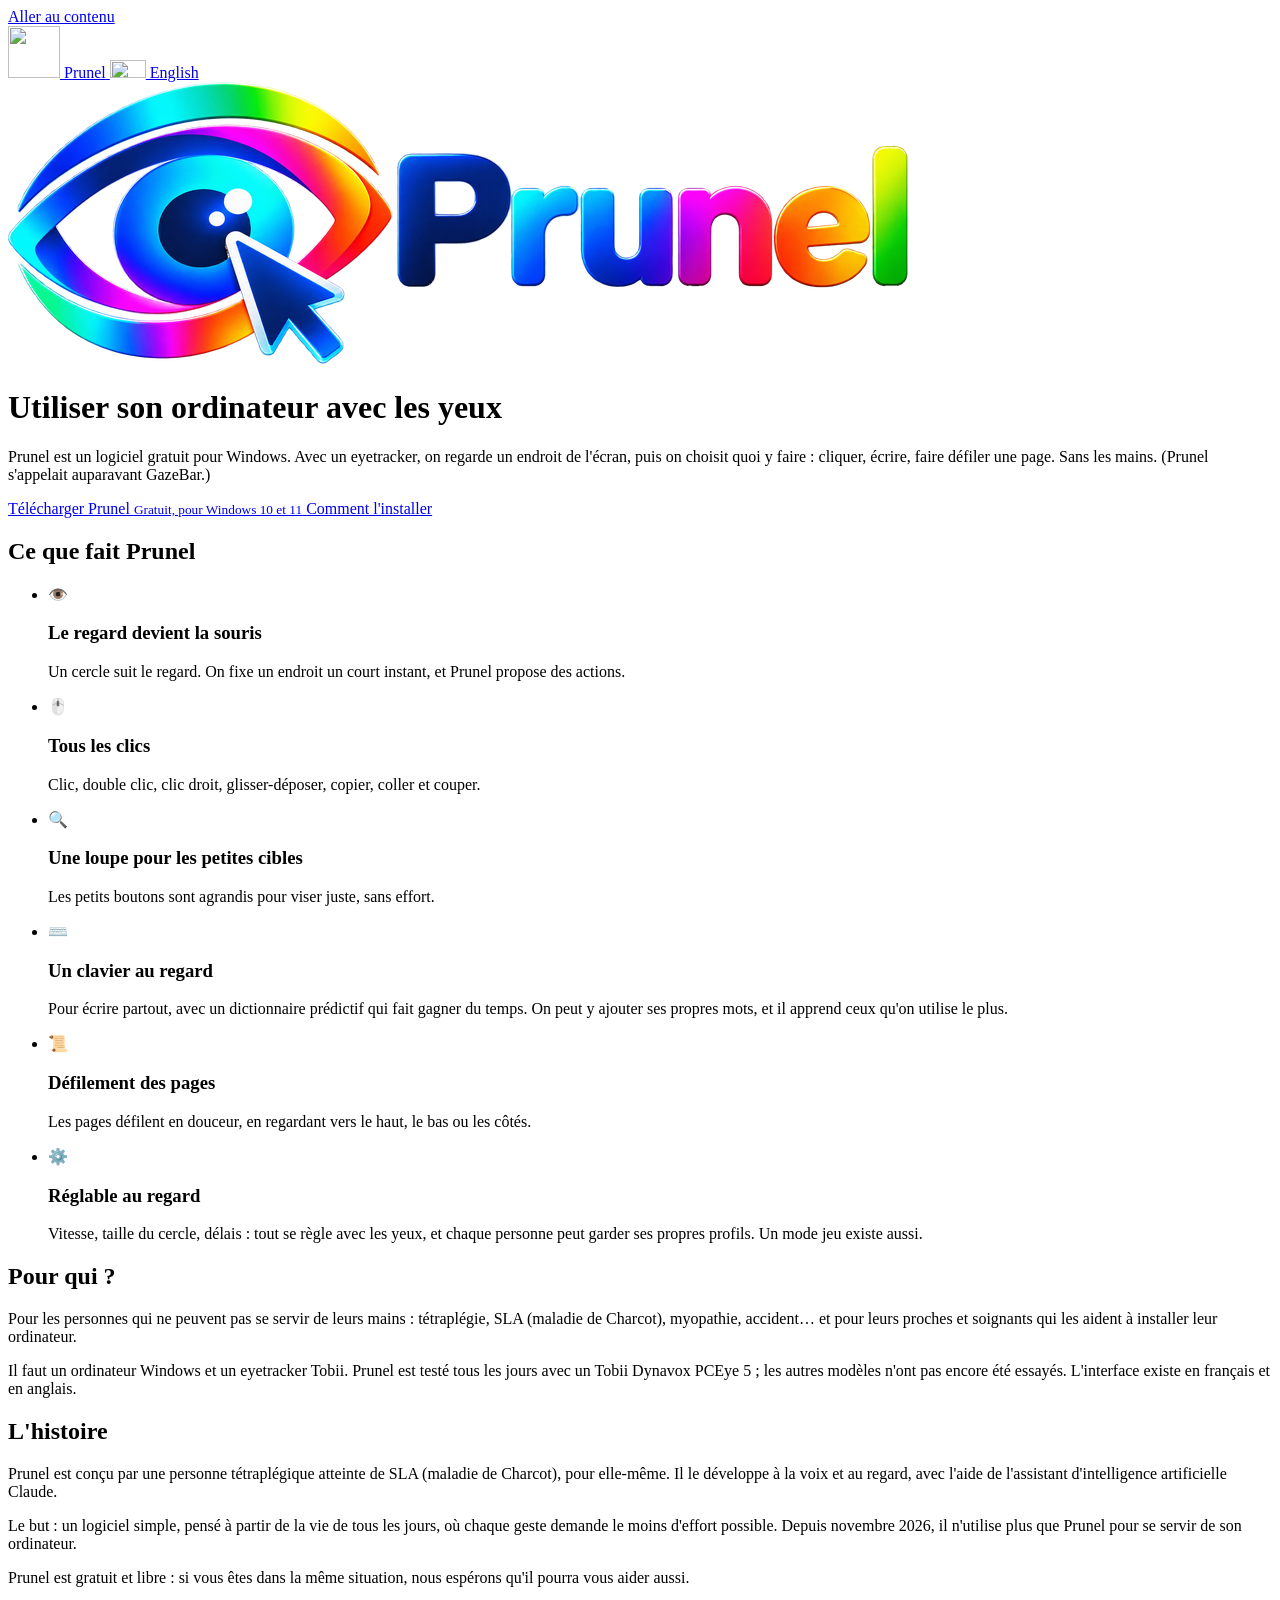
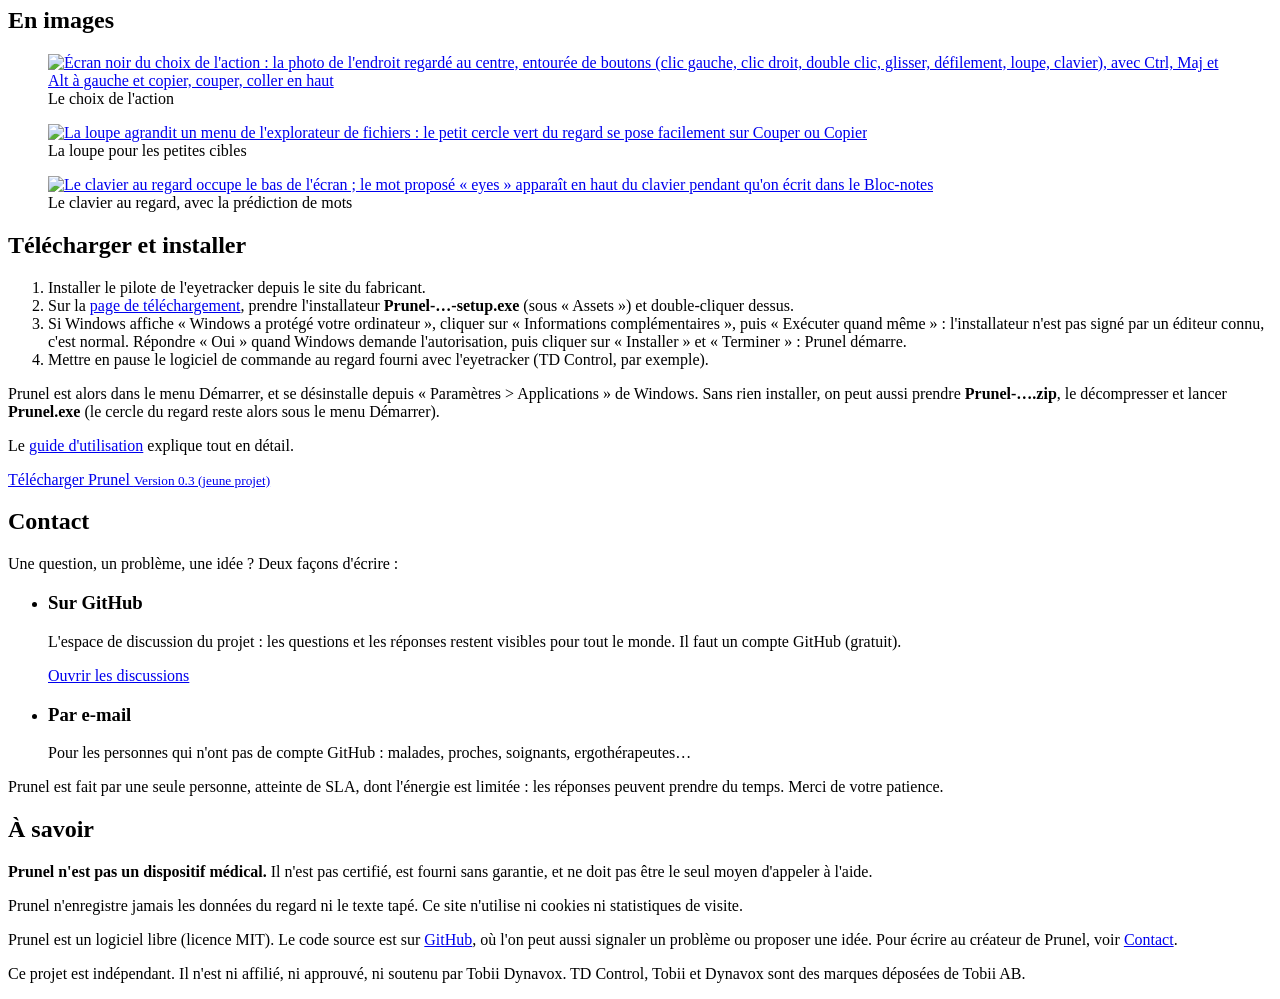
==== website/index.html @ a84aad17 "Cleaned-up logo (README and website) New version of the logo cleaned by the owner, cropped to its vi" ====
<!DOCTYPE html>
<html lang="fr">
<head>
  <meta charset="utf-8">
  <meta name="viewport" content="width=device-width, initial-scale=1">
  <title>Prunel : utiliser son ordinateur avec les yeux</title>
  <meta name="description" content="Prunel est un logiciel gratuit et libre pour utiliser un ordinateur Windows avec les yeux, grâce à un eyetracker. Conçu par et pour une personne tétraplégique.">
  <link rel="alternate" hreflang="fr" href="https://prunel.kopol.xyz/">
  <link rel="alternate" hreflang="en" href="https://prunel.kopol.xyz/en.html">
  <link rel="icon" href="favicon.ico">
  <link rel="apple-touch-icon" href="images/prunel-icon.png">
  <link rel="stylesheet" href="style.css">
</head>
<body>
  <a class="skip-link" href="#contenu">Aller au contenu</a>

  <header class="top">
    <div class="wrap">
      <a class="top-name" href="index.html">
        <img src="images/prunel-icon.png" alt="" width="52" height="52">
        <span>Prunel</span>
      </a>
      <a class="lang-switch" href="en.html" hreflang="en" lang="en">
        <img src="images/flag-gb.svg" alt="" width="36" height="18">
        English
      </a>
    </div>
  </header>

  <main id="contenu">
    <div class="hero">
      <div class="wrap">
        <img class="hero-logo" src="images/prunel-logo.png" width="900" height="282"
             alt="Logo de Prunel : un œil avec un pointeur de souris">
        <h1>Utiliser son ordinateur avec les yeux</h1>
        <p class="lead">
          Prunel est un logiciel gratuit pour Windows. Avec un eyetracker, on regarde un endroit
          de l'écran, puis on choisit quoi y faire : cliquer, écrire, faire défiler une page.
          Sans les mains. (Prunel s'appelait auparavant GazeBar.)
        </p>
        <div class="buttons">
          <a class="button button-main" href="https://github.com/Kopolitoo/Prunel/releases/latest">
            Télécharger Prunel
            <small>Gratuit, pour Windows 10 et 11</small>
          </a>
          <a class="button button-second" href="#installer">Comment l'installer</a>
        </div>
      </div>
    </div>

    <section class="band" aria-labelledby="titre-fonctions">
      <div class="wrap">
        <h2 id="titre-fonctions">Ce que fait Prunel</h2>
        <ul class="cards">
          <li class="card">
            <div class="card-icon" aria-hidden="true">👁️</div>
            <h3>Le regard devient la souris</h3>
            <p>Un cercle suit le regard. On fixe un endroit un court instant, et Prunel propose
              des actions.</p>
          </li>
          <li class="card">
            <div class="card-icon" aria-hidden="true">🖱️</div>
            <h3>Tous les clics</h3>
            <p>Clic, double clic, clic droit, glisser-déposer, copier, coller et couper.</p>
          </li>
          <li class="card">
            <div class="card-icon" aria-hidden="true">🔍</div>
            <h3>Une loupe pour les petites cibles</h3>
            <p>Les petits boutons sont agrandis pour viser juste, sans effort.</p>
          </li>
          <li class="card">
            <div class="card-icon" aria-hidden="true">⌨️</div>
            <h3>Un clavier au regard</h3>
            <p>Pour écrire partout, avec un dictionnaire prédictif qui fait gagner du temps. On peut
              y ajouter ses propres mots, et il apprend ceux qu'on utilise le plus.</p>
          </li>
          <li class="card">
            <div class="card-icon" aria-hidden="true">📜</div>
            <h3>Défilement des pages</h3>
            <p>Les pages défilent en douceur, en regardant vers le haut, le bas ou les côtés.</p>
          </li>
          <li class="card">
            <div class="card-icon" aria-hidden="true">⚙️</div>
            <h3>Réglable au regard</h3>
            <p>Vitesse, taille du cercle, délais : tout se règle avec les yeux, et chaque personne
              peut garder ses propres profils. Un mode jeu existe aussi.</p>
          </li>
        </ul>
      </div>
    </section>

    <section aria-labelledby="titre-pour-qui">
      <div class="wrap">
        <h2 id="titre-pour-qui">Pour qui ?</h2>
        <div class="text">
          <p>Pour les personnes qui ne peuvent pas se servir de leurs mains : tétraplégie, SLA
            (maladie de Charcot), myopathie, accident… et pour leurs proches et soignants qui les
            aident à installer leur ordinateur.</p>
          <p>Il faut un ordinateur Windows et un eyetracker Tobii. Prunel est testé tous les jours
            avec un Tobii Dynavox PCEye 5 ; les autres modèles n'ont pas encore été essayés.
            L'interface existe en français et en anglais.</p>
        </div>
      </div>
    </section>

    <section class="band" aria-labelledby="titre-histoire">
      <div class="wrap">
        <h2 id="titre-histoire">L'histoire</h2>
        <div class="story">
          <p>Prunel est conçu par une personne tétraplégique atteinte de SLA (maladie de Charcot),
            pour elle-même. Il le développe à la voix et au regard, avec l'aide de
            l'assistant d'intelligence artificielle Claude.</p>
          <p>Le but : un logiciel simple, pensé à partir de la vie de tous les jours, où chaque
            geste demande le moins d'effort possible. Depuis novembre 2026, il n'utilise plus que
            Prunel pour se servir de son ordinateur.</p>
          <p>Prunel est gratuit et libre : si vous êtes dans la même situation, nous espérons
            qu'il pourra vous aider aussi.</p>
        </div>
      </div>
    </section>

    <section aria-labelledby="titre-captures">
      <div class="wrap">
        <h2 id="titre-captures">En images</h2>
        <div class="shots">
          <figure>
            <a class="shot" href="images/screenshot-choice.jpg" title="Agrandir l'image">
              <img src="images/screenshot-choice.jpg" width="1280" height="720" loading="lazy"
                   alt="Écran noir du choix de l'action : la photo de l'endroit regardé au centre, entourée de boutons (clic gauche, clic droit, double clic, glisser, défilement, loupe, clavier), avec Ctrl, Maj et Alt à gauche et copier, couper, coller en haut">
            </a>
            <figcaption>Le choix de l'action</figcaption>
          </figure>
          <figure>
            <a class="shot" href="images/screenshot-magnifier.jpg" title="Agrandir l'image">
              <img src="images/screenshot-magnifier.jpg" width="1280" height="720" loading="lazy"
                   alt="La loupe agrandit un menu de l'explorateur de fichiers : le petit cercle vert du regard se pose facilement sur Couper ou Copier">
            </a>
            <figcaption>La loupe pour les petites cibles</figcaption>
          </figure>
          <figure>
            <a class="shot" href="images/screenshot-keyboard.jpg" title="Agrandir l'image">
              <img src="images/screenshot-keyboard.jpg" width="1280" height="720" loading="lazy"
                   alt="Le clavier au regard occupe le bas de l'écran ; le mot proposé « eyes » apparaît en haut du clavier pendant qu'on écrit dans le Bloc-notes">
            </a>
            <figcaption>Le clavier au regard, avec la prédiction de mots</figcaption>
          </figure>
        </div>
      </div>
    </section>

    <section class="band" id="installer" aria-labelledby="titre-installer">
      <div class="wrap">
        <h2 id="titre-installer">Télécharger et installer</h2>
        <ol class="steps">
          <li>Installer le pilote de l'eyetracker depuis le site du fabricant.</li>
          <li>Sur la <a href="https://github.com/Kopolitoo/Prunel/releases/latest">page de
            téléchargement</a>, prendre l'installateur <strong>Prunel-…-setup.exe</strong>
            (sous « Assets ») et double-cliquer dessus.</li>
          <li>Si Windows affiche « Windows a protégé votre ordinateur », cliquer sur
            « Informations complémentaires », puis « Exécuter quand même » : l'installateur n'est
            pas signé par un éditeur connu, c'est normal. Répondre « Oui » quand Windows demande
            l'autorisation, puis cliquer sur « Installer » et « Terminer » : Prunel démarre.</li>
          <li>Mettre en pause le logiciel de commande au regard fourni avec l'eyetracker
            (TD Control, par exemple).</li>
        </ol>
        <p class="text">Prunel est alors dans le menu Démarrer, et se désinstalle depuis
          « Paramètres &gt; Applications » de Windows. Sans rien installer, on peut aussi prendre
          <strong>Prunel-….zip</strong>, le décompresser et lancer <strong>Prunel.exe</strong>
          (le cercle du regard reste alors sous le menu Démarrer).</p>
        <p class="text">Le <a href="https://github.com/Kopolitoo/Prunel/blob/main/docs/user-guide.fr.md">guide
          d'utilisation</a> explique tout en détail.</p>
        <div class="buttons" style="justify-content: flex-start">
          <a class="button button-main" href="https://github.com/Kopolitoo/Prunel/releases/latest">
            Télécharger Prunel
            <small>Version 0.3 (jeune projet)</small>
          </a>
        </div>
      </div>
    </section>

    <section id="contact" aria-labelledby="titre-contact">
      <div class="wrap">
        <h2 id="titre-contact">Contact</h2>
        <div class="text">
          <p>Une question, un problème, une idée ? Deux façons d'écrire :</p>
        </div>
        <ul class="cards contact-cards">
          <li class="card">
            <h3>Sur GitHub</h3>
            <p>L'espace de discussion du projet : les questions et les réponses restent visibles
              pour tout le monde. Il faut un compte GitHub (gratuit).</p>
            <a class="button button-second" href="https://github.com/Kopolitoo/Prunel/discussions">
              Ouvrir les discussions</a>
          </li>
          <li class="card">
            <h3>Par e-mail</h3>
            <p>Pour les personnes qui n'ont pas de compte GitHub : malades, proches,
              soignants, ergothérapeutes…</p>
            <div id="email">
              <button class="button button-second" id="show-email" type="button" hidden>
                Afficher l'adresse e-mail</button>
              <noscript><p><strong>prunel (arobase) kopol (point) xyz</strong></p></noscript>
            </div>
          </li>
        </ul>
        <p class="text contact-note">Prunel est fait par une seule personne, atteinte de SLA, dont
          l'énergie est limitée : les réponses peuvent prendre du temps. Merci de votre patience.</p>
      </div>
    </section>

    <section class="band" aria-labelledby="titre-attention">
      <div class="wrap">
        <h2 id="titre-attention">À savoir</h2>
        <div class="notice">
          <p><strong>Prunel n'est pas un dispositif médical.</strong> Il n'est pas certifié, est
            fourni sans garantie, et ne doit pas être le seul moyen d'appeler à l'aide.</p>
          <p>Prunel n'enregistre jamais les données du regard ni le texte tapé. Ce site n'utilise
            ni cookies ni statistiques de visite.</p>
        </div>
      </div>
    </section>
  </main>

  <footer>
    <div class="wrap">
      <p>Prunel est un logiciel libre (licence MIT). Le code source est sur
        <a href="https://github.com/Kopolitoo/Prunel">GitHub</a>, où l'on peut aussi signaler un
        problème ou proposer une idée. Pour écrire au créateur de Prunel, voir
        <a href="#contact">Contact</a>.</p>
      <p>Ce projet est indépendant. Il n'est ni affilié, ni approuvé, ni soutenu par Tobii Dynavox.
        TD Control, Tobii et Dynavox sont des marques déposées de Tobii AB.</p>
    </div>
  </footer>
  <script src="contact.js"></script>
</body>
</html>
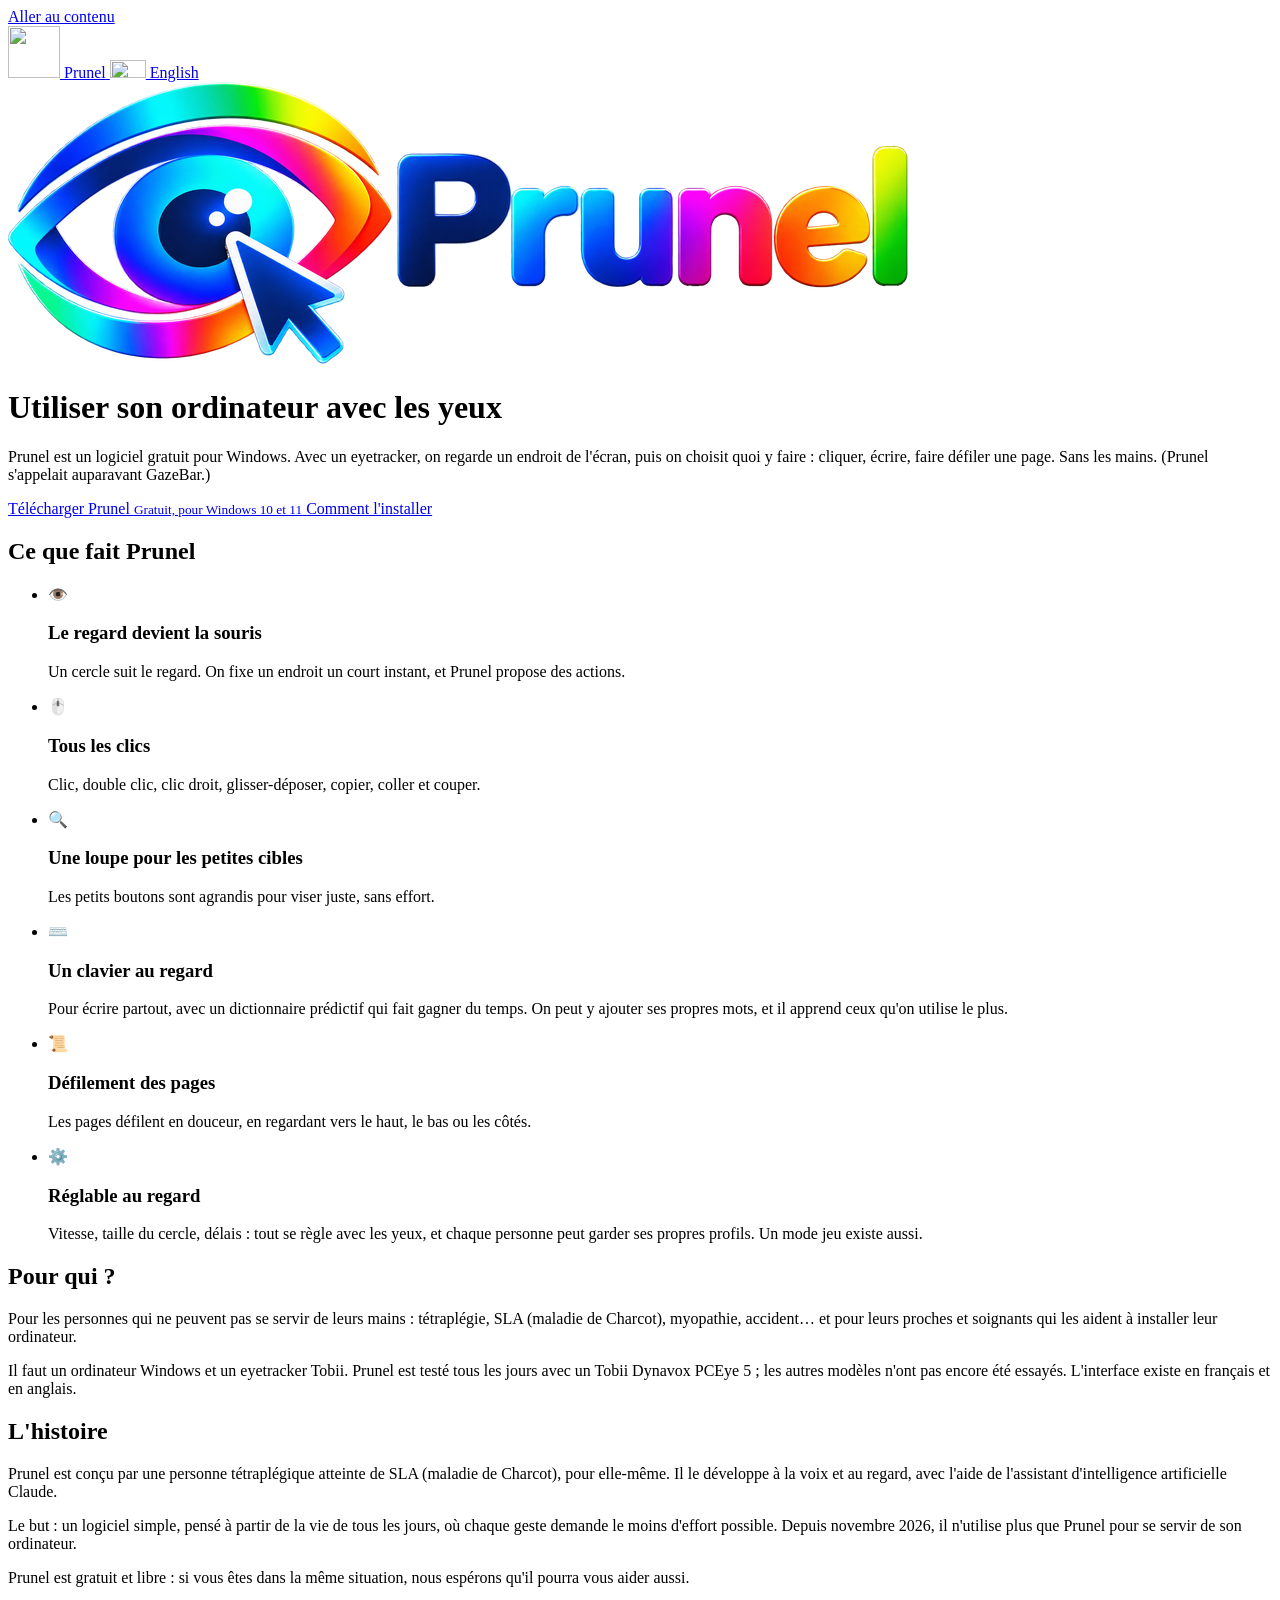
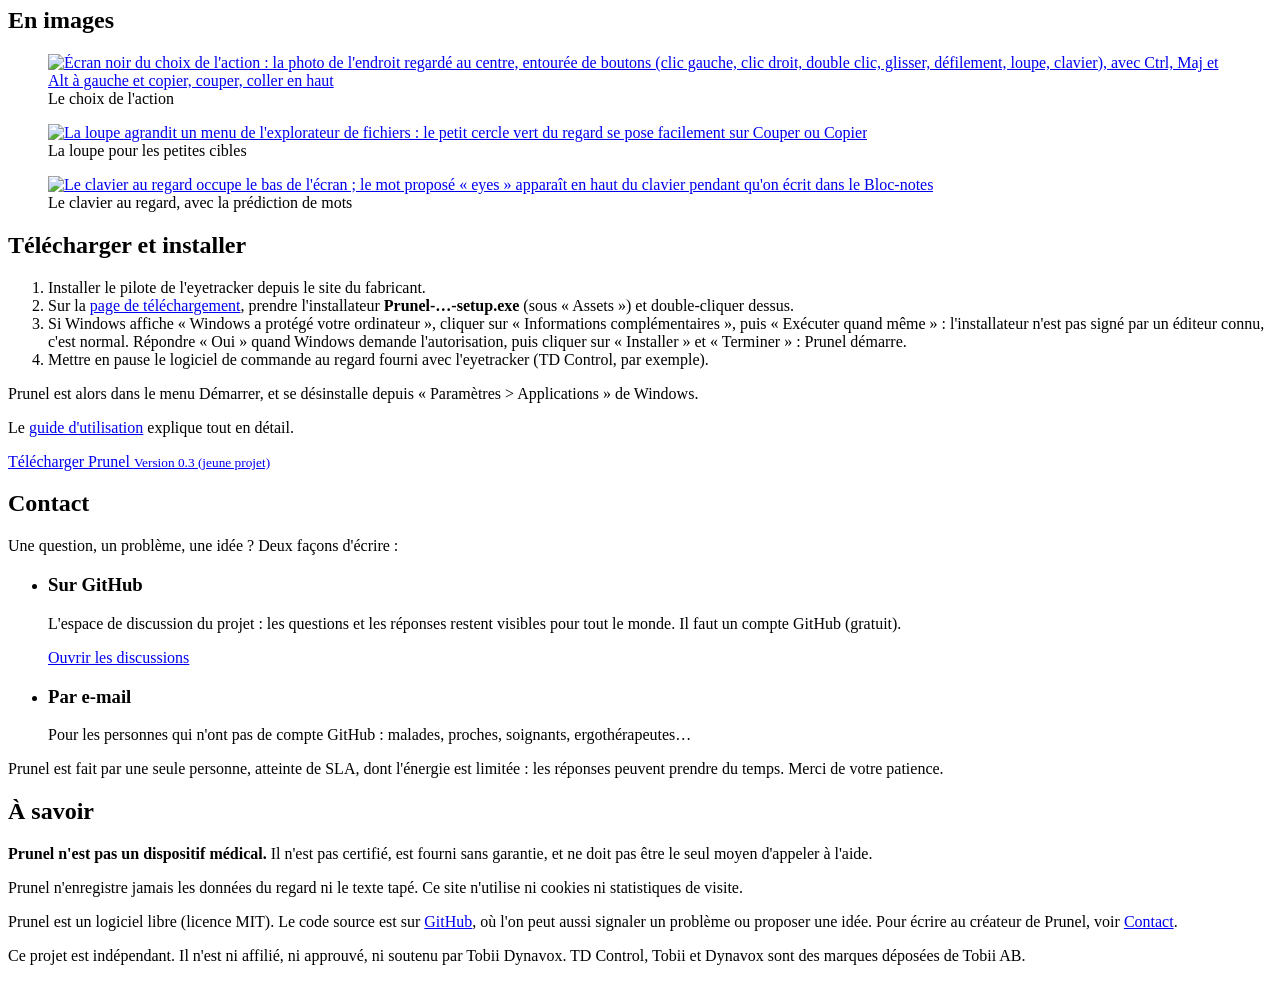
==== commit 91d3bc1f: "Ship only the installer (no more simple zip) CI compiles only the build with UI access and keeps onl" ====
--- a/website/index.html
+++ b/website/index.html
@@ -164,9 +164,7 @@
             (TD Control, par exemple).</li>
         </ol>
         <p class="text">Prunel est alors dans le menu Démarrer, et se désinstalle depuis
-          « Paramètres &gt; Applications » de Windows. Sans rien installer, on peut aussi prendre
-          <strong>Prunel-….zip</strong>, le décompresser et lancer <strong>Prunel.exe</strong>
-          (le cercle du regard reste alors sous le menu Démarrer).</p>
+          « Paramètres &gt; Applications » de Windows.</p>
         <p class="text">Le <a href="https://github.com/Kopolitoo/Prunel/blob/main/docs/user-guide.fr.md">guide
           d'utilisation</a> explique tout en détail.</p>
         <div class="buttons" style="justify-content: flex-start">
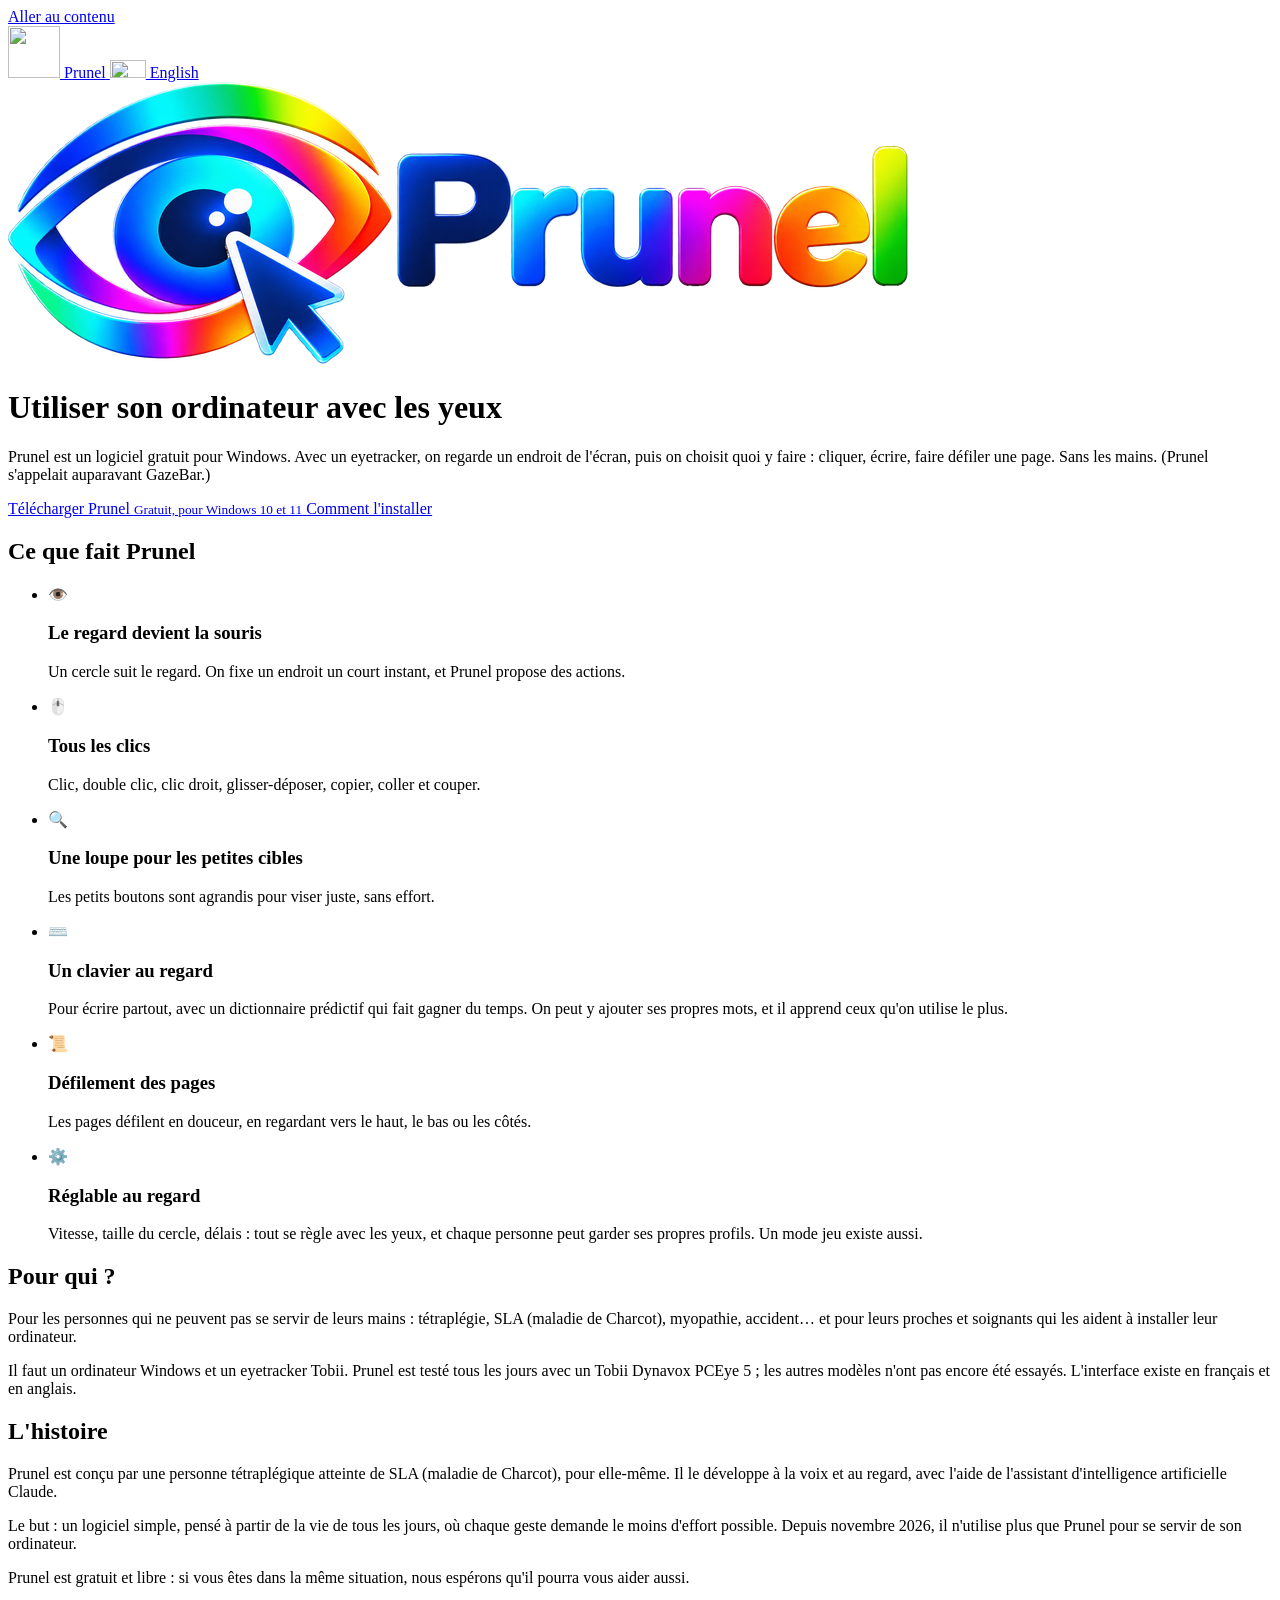
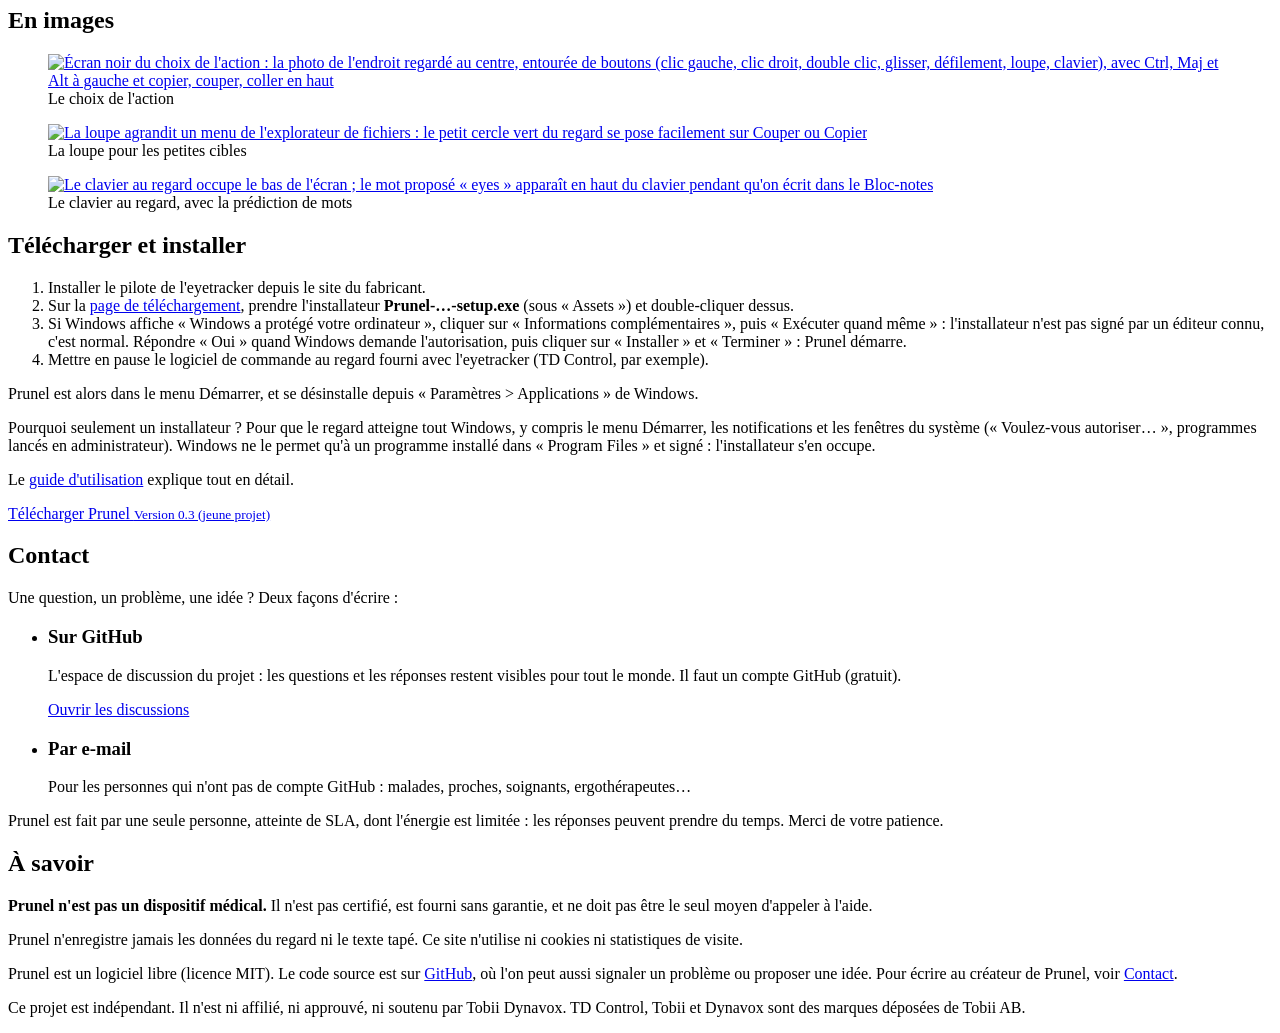
==== commit 2c43774f: "Explain why Prunel ships only as an installer README, user guide (en/fr) and website: the installer " ====
--- a/website/index.html
+++ b/website/index.html
@@ -165,6 +165,11 @@
         </ol>
         <p class="text">Prunel est alors dans le menu Démarrer, et se désinstalle depuis
           « Paramètres &gt; Applications » de Windows.</p>
+        <p class="text">Pourquoi seulement un installateur ? Pour que le regard atteigne tout
+          Windows, y compris le menu Démarrer, les notifications et les fenêtres du système
+          (« Voulez-vous autoriser… », programmes lancés en administrateur). Windows ne le permet
+          qu'à un programme installé dans « Program Files » et signé : l'installateur s'en
+          occupe.</p>
         <p class="text">Le <a href="https://github.com/Kopolitoo/Prunel/blob/main/docs/user-guide.fr.md">guide
           d'utilisation</a> explique tout en détail.</p>
         <div class="buttons" style="justify-content: flex-start">
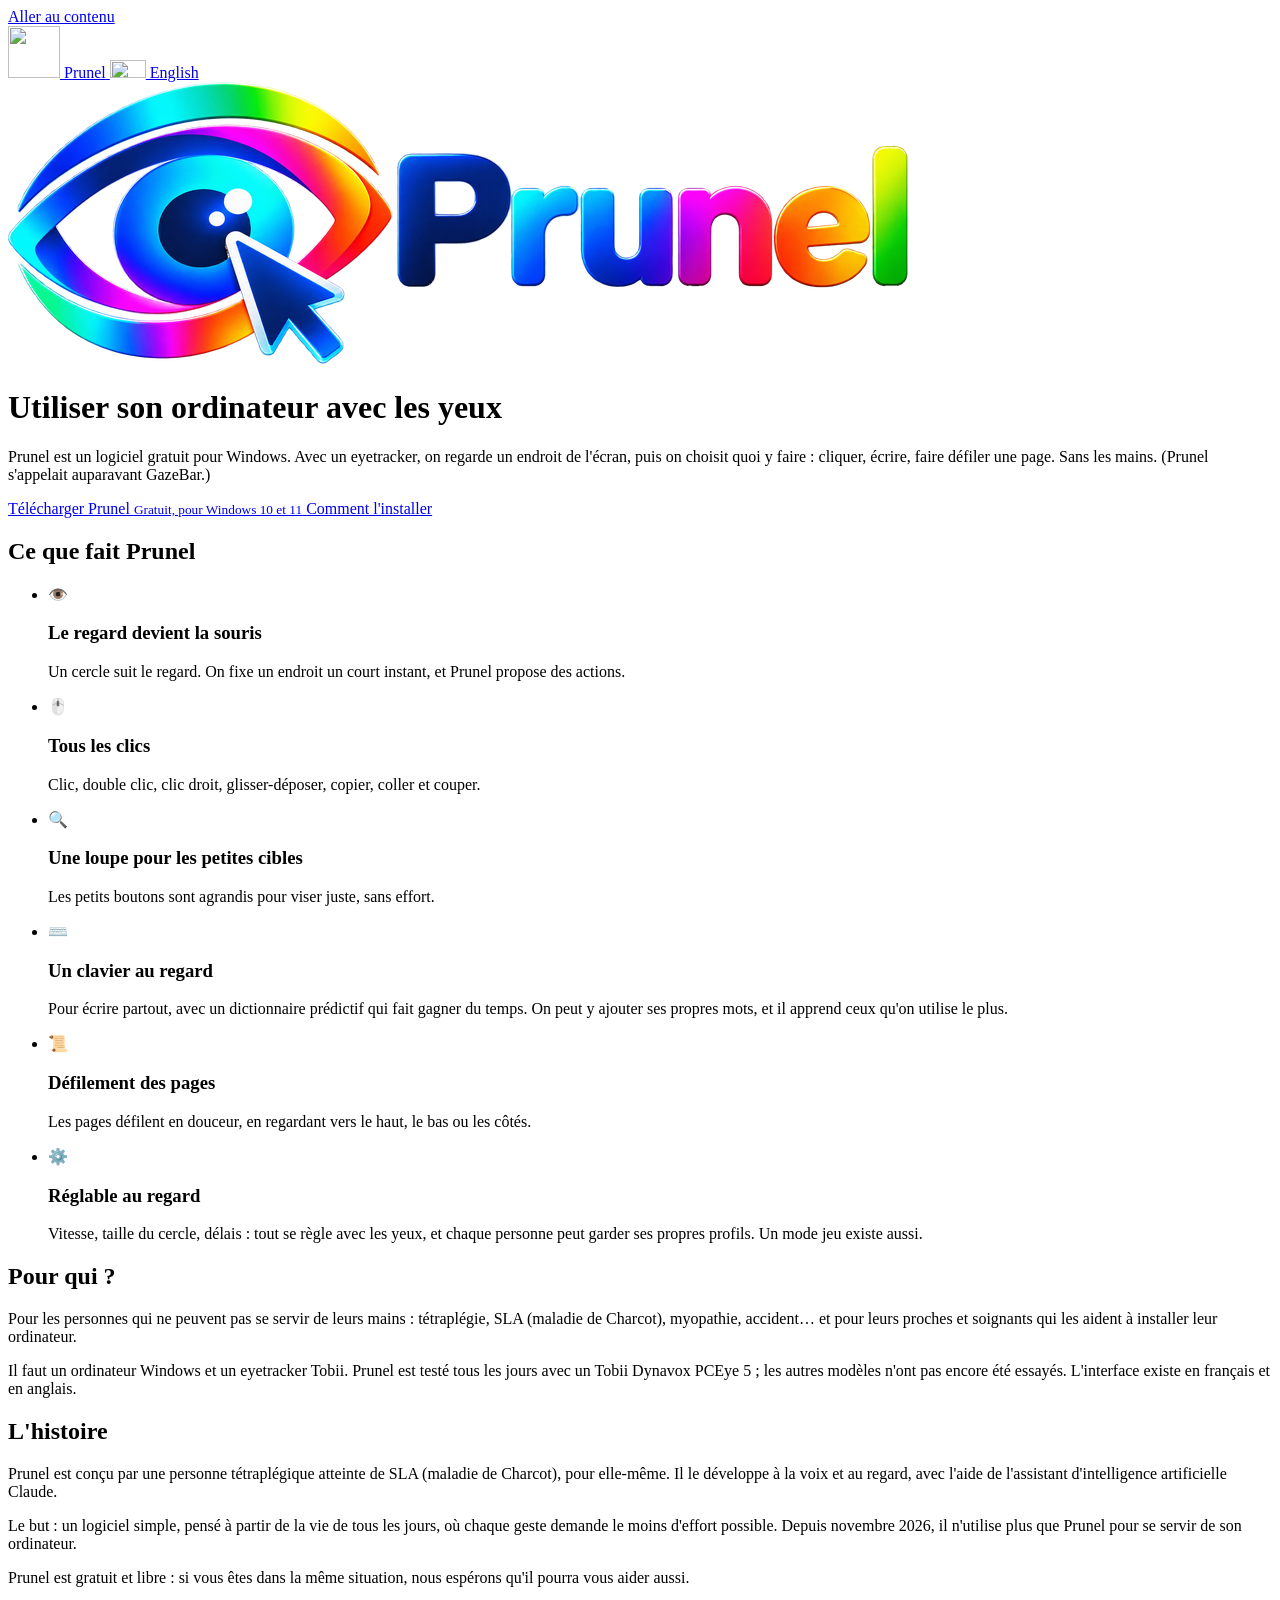
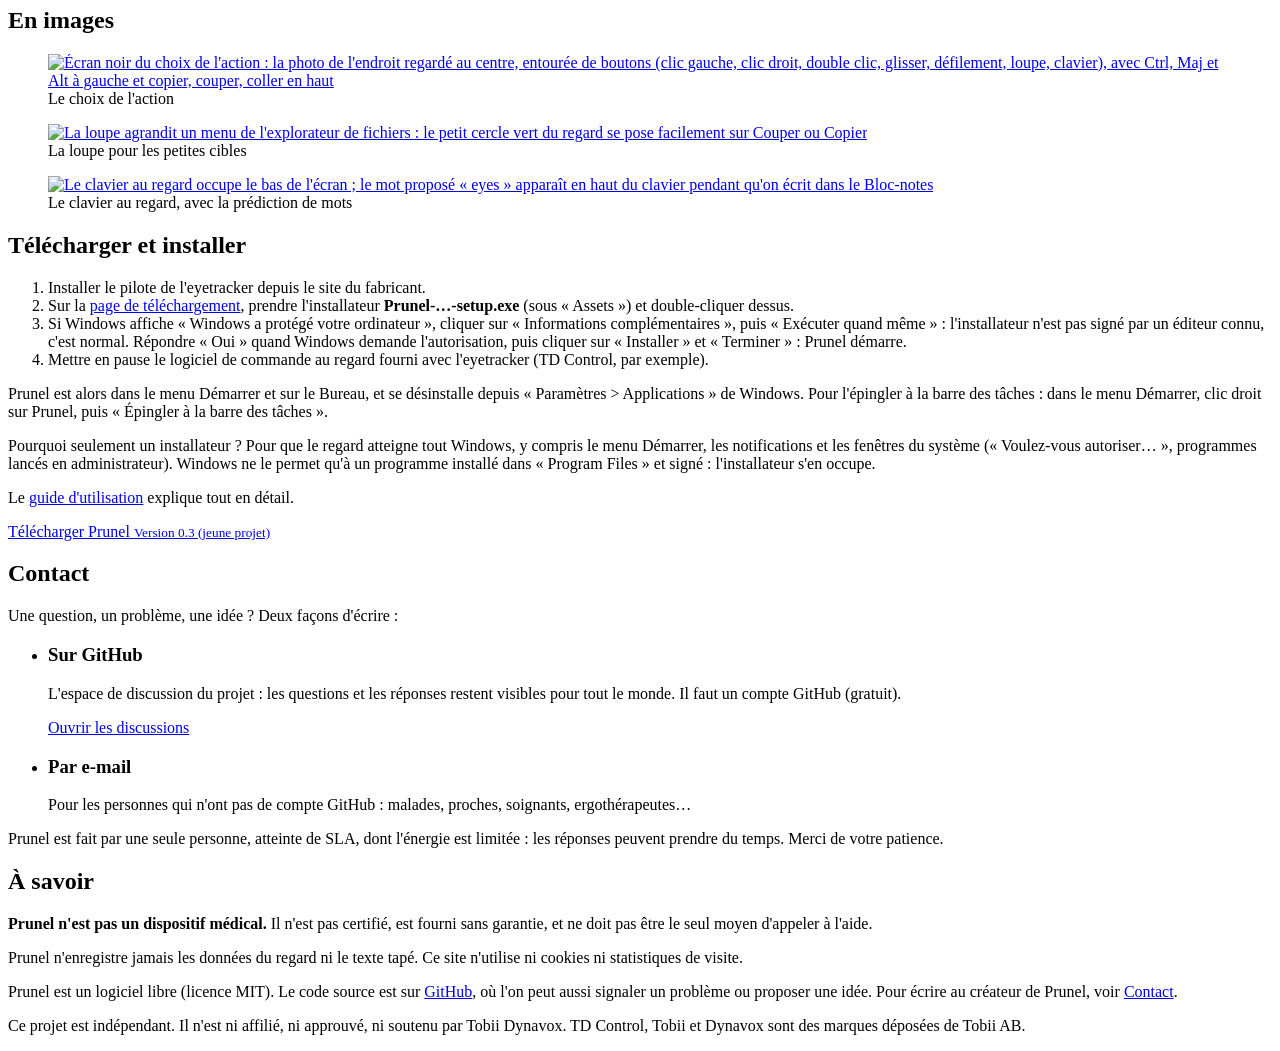
==== commit c05a24b1: "Installer: desktop shortcut box, pinning explained (#93) - Install/Prunel.iss: "Create a desktop sho" ====
--- a/website/index.html
+++ b/website/index.html
@@ -163,8 +163,10 @@
           <li>Mettre en pause le logiciel de commande au regard fourni avec l'eyetracker
             (TD Control, par exemple).</li>
         </ol>
-        <p class="text">Prunel est alors dans le menu Démarrer, et se désinstalle depuis
-          « Paramètres &gt; Applications » de Windows.</p>
+        <p class="text">Prunel est alors dans le menu Démarrer et sur le Bureau, et se désinstalle
+          depuis « Paramètres &gt; Applications » de Windows. Pour l'épingler à la barre des
+          tâches : dans le menu Démarrer, clic droit sur Prunel, puis « Épingler à la barre des
+          tâches ».</p>
         <p class="text">Pourquoi seulement un installateur ? Pour que le regard atteigne tout
           Windows, y compris le menu Démarrer, les notifications et les fenêtres du système
           (« Voulez-vous autoriser… », programmes lancés en administrateur). Windows ne le permet
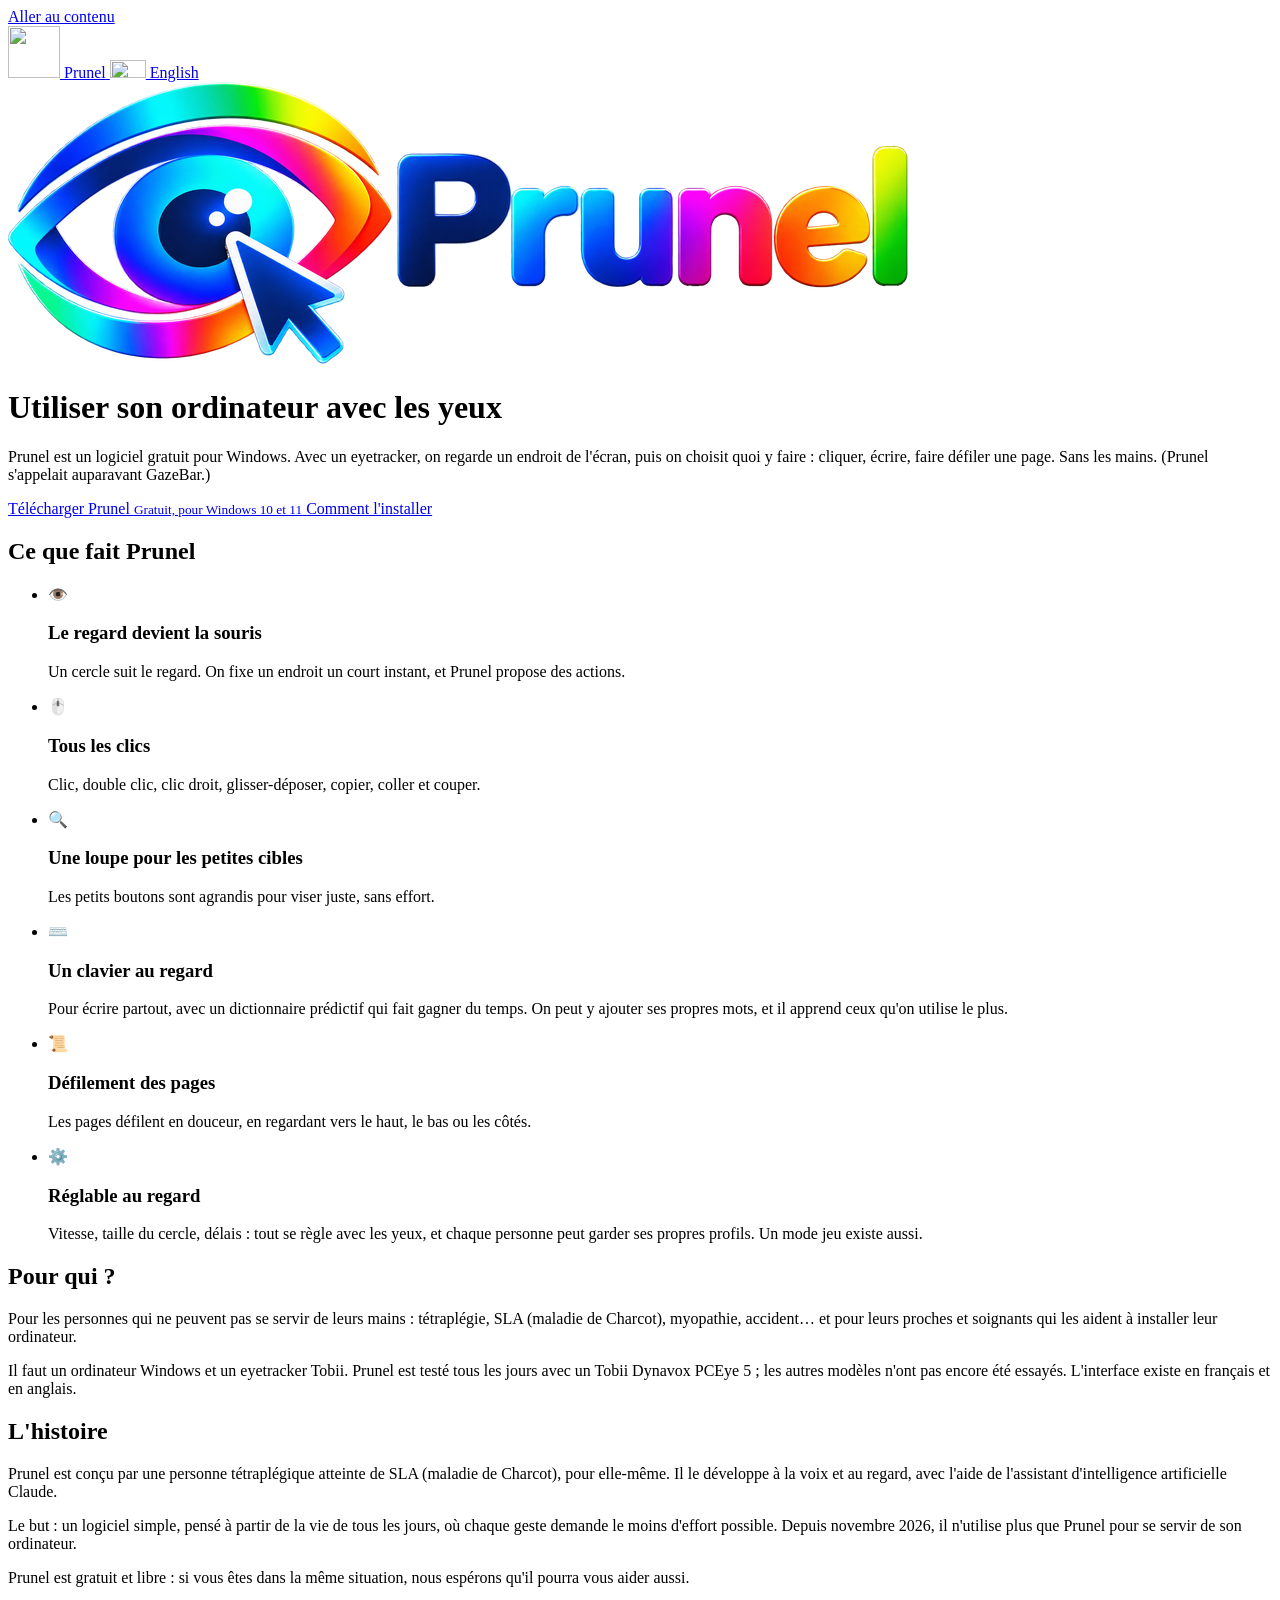
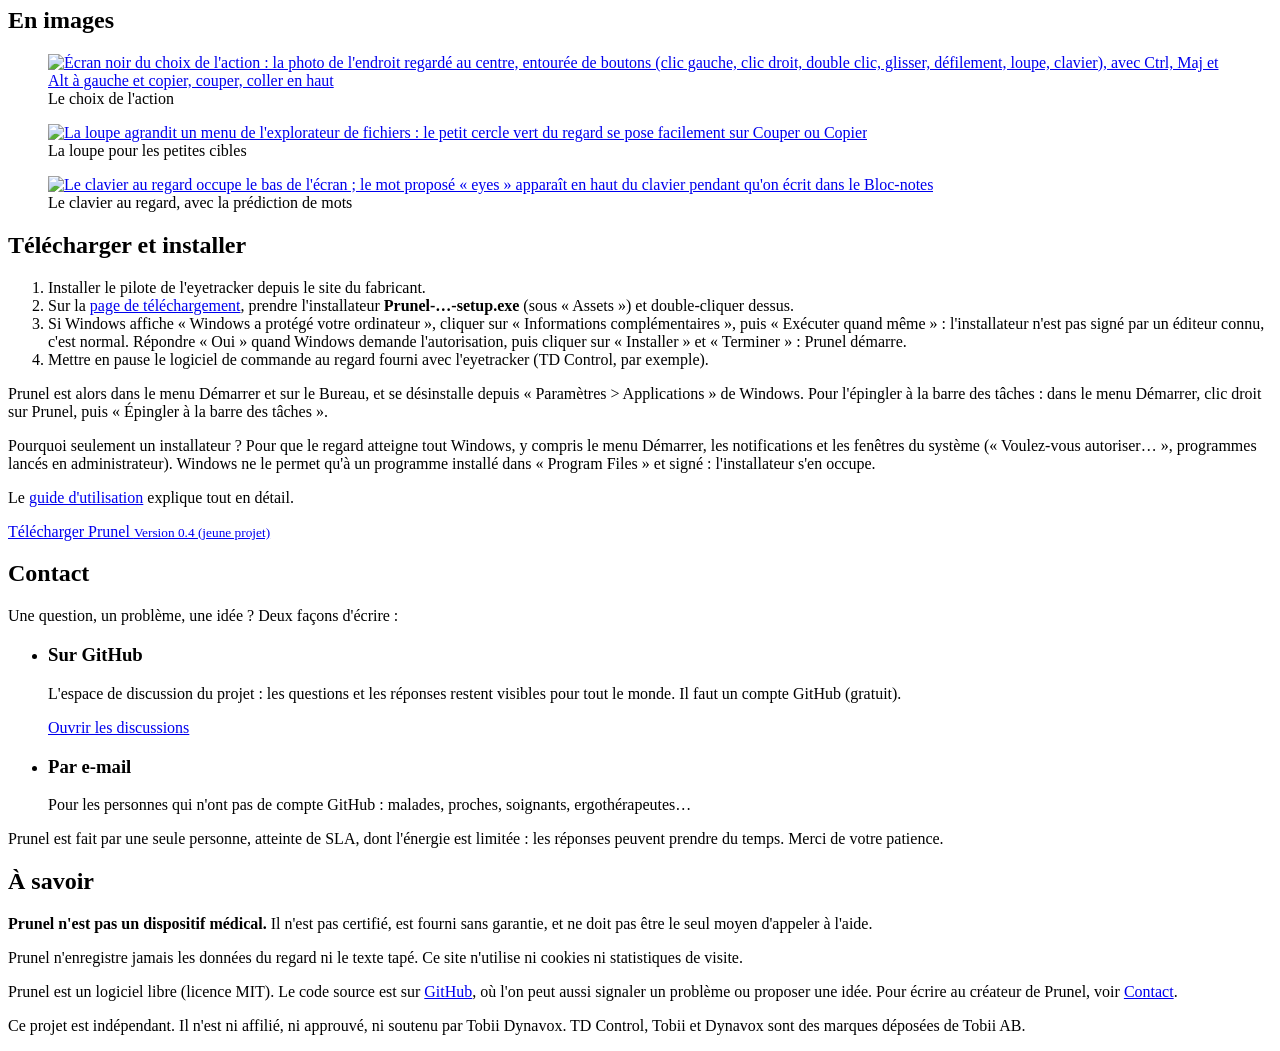
==== commit 32ea7569: "Website: version 0.4; next version 0.5.0 Co-Authored-By: Claude Opus 5.5 <noreply@anthropic.com> Cla" ====
--- a/website/index.html
+++ b/website/index.html
@@ -177,7 +177,7 @@
         <div class="buttons" style="justify-content: flex-start">
           <a class="button button-main" href="https://github.com/Kopolitoo/Prunel/releases/latest">
             Télécharger Prunel
-            <small>Version 0.3 (jeune projet)</small>
+            <small>Version 0.4 (jeune projet)</small>
           </a>
         </div>
       </div>
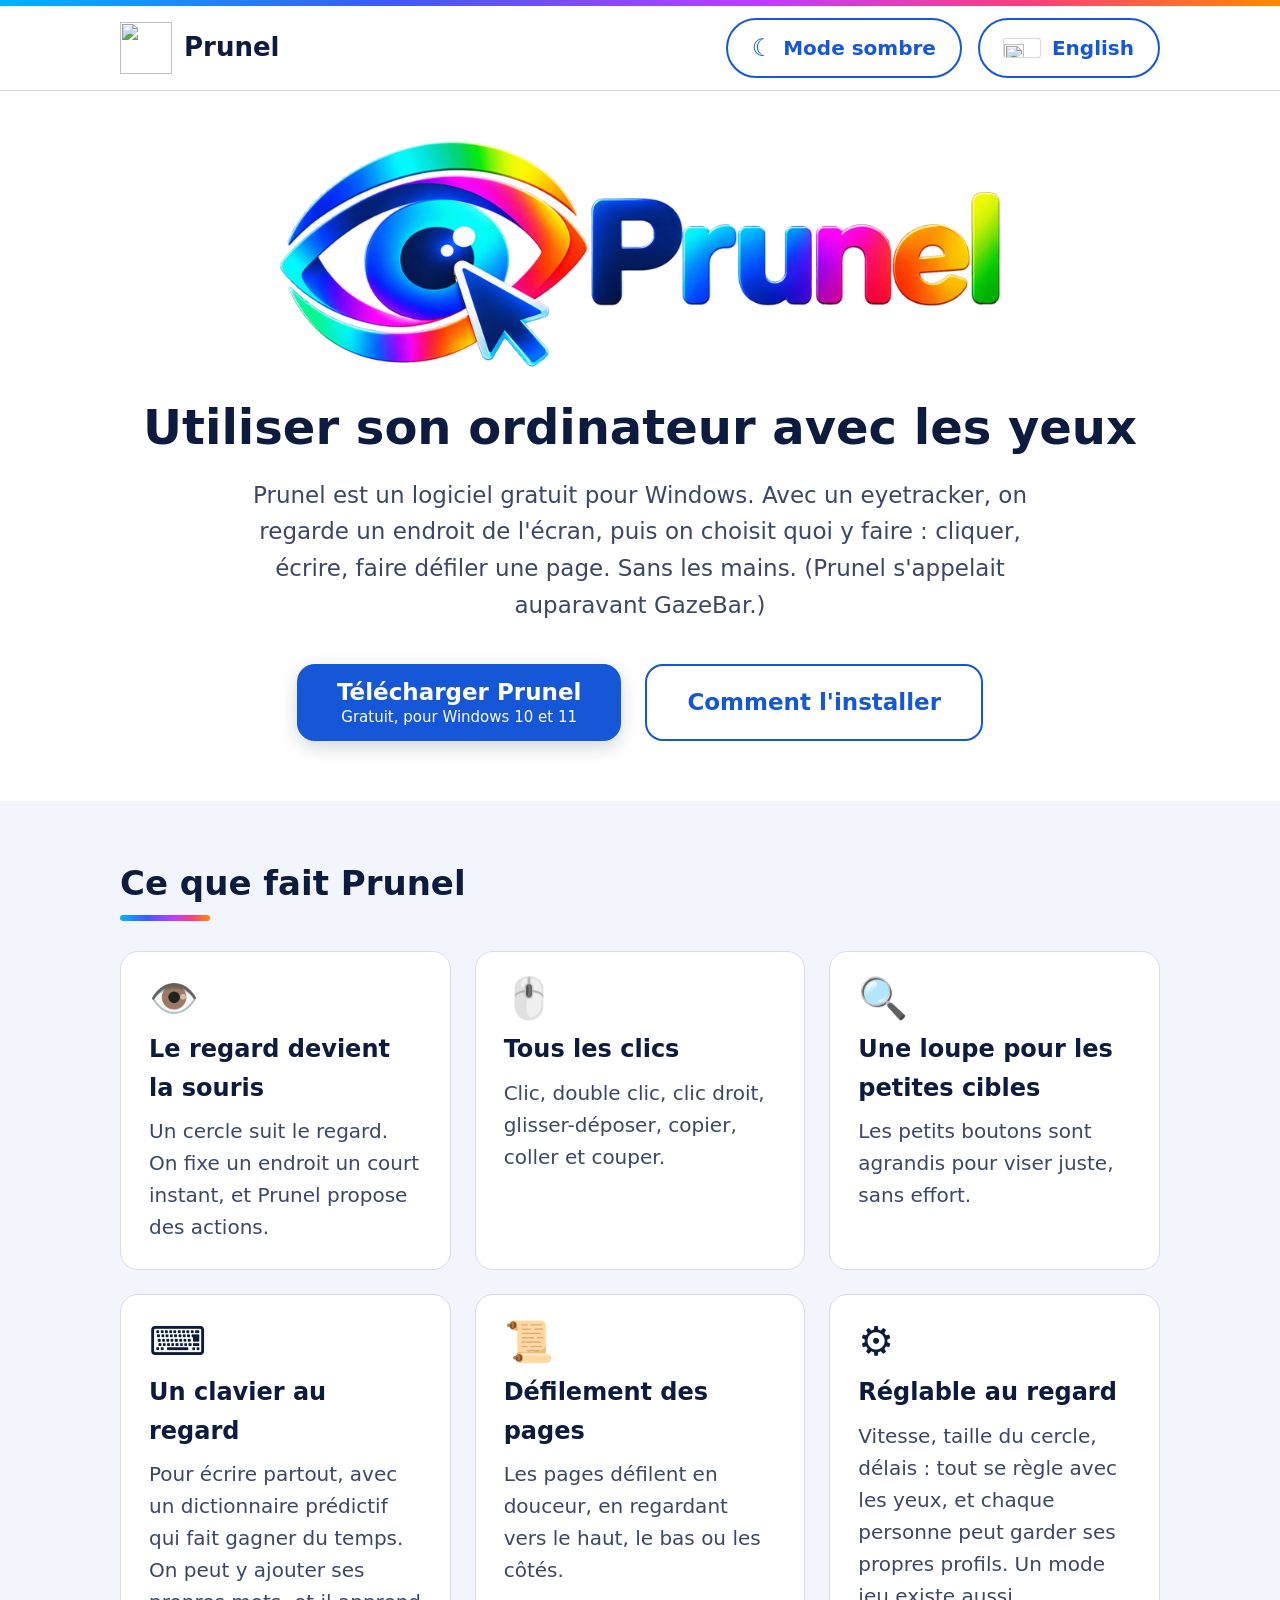
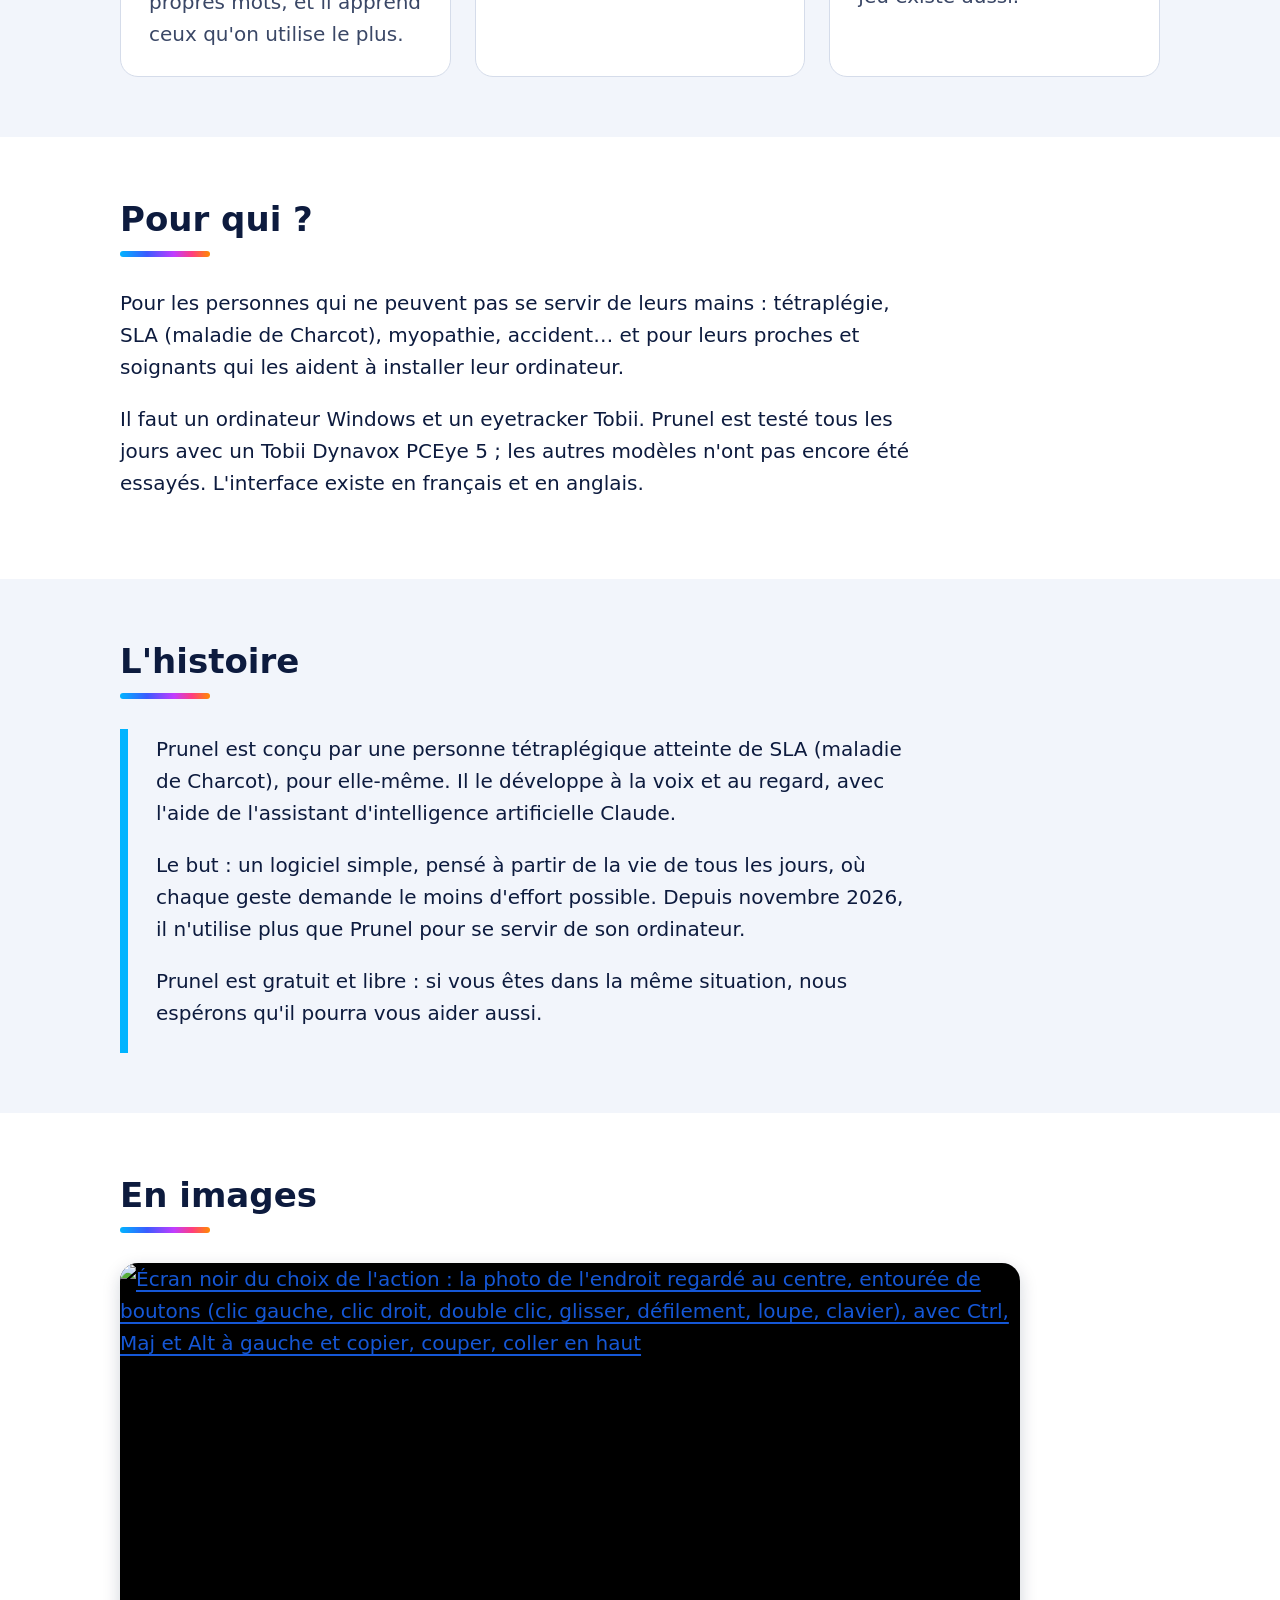
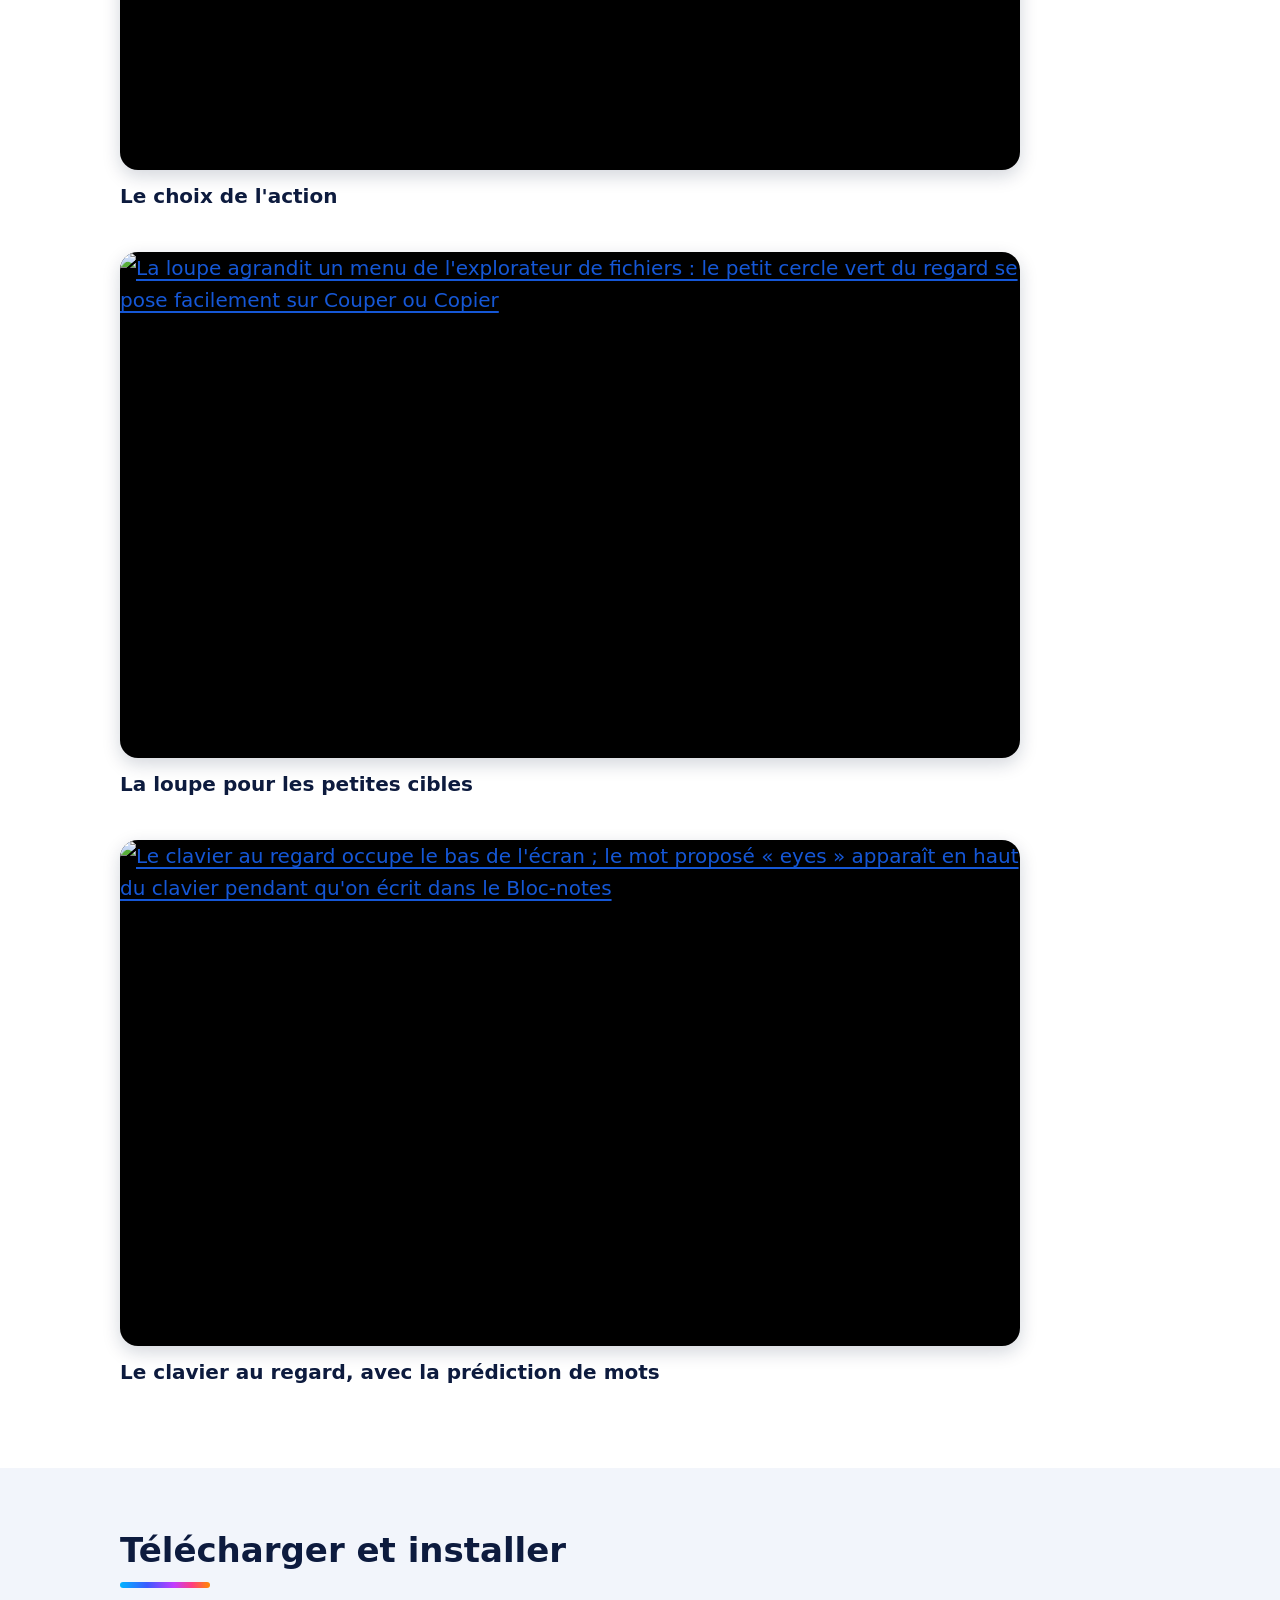
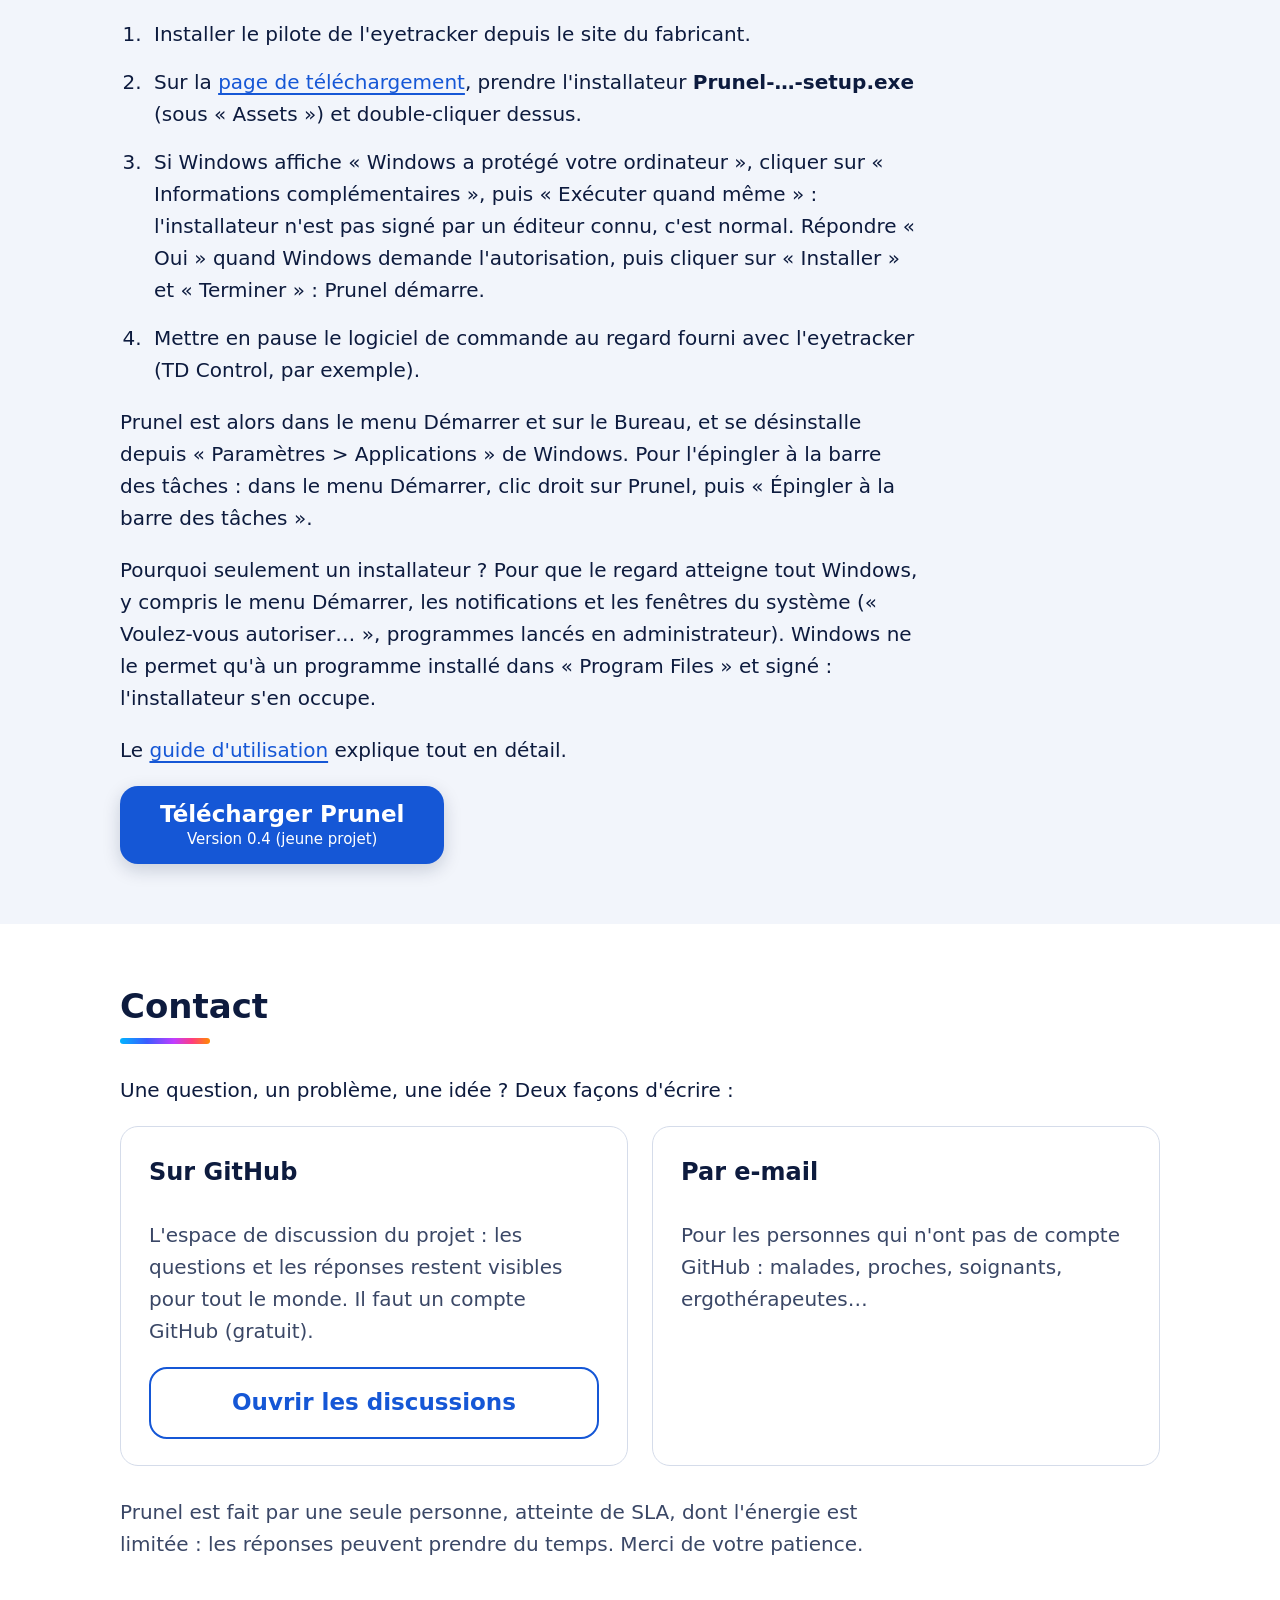
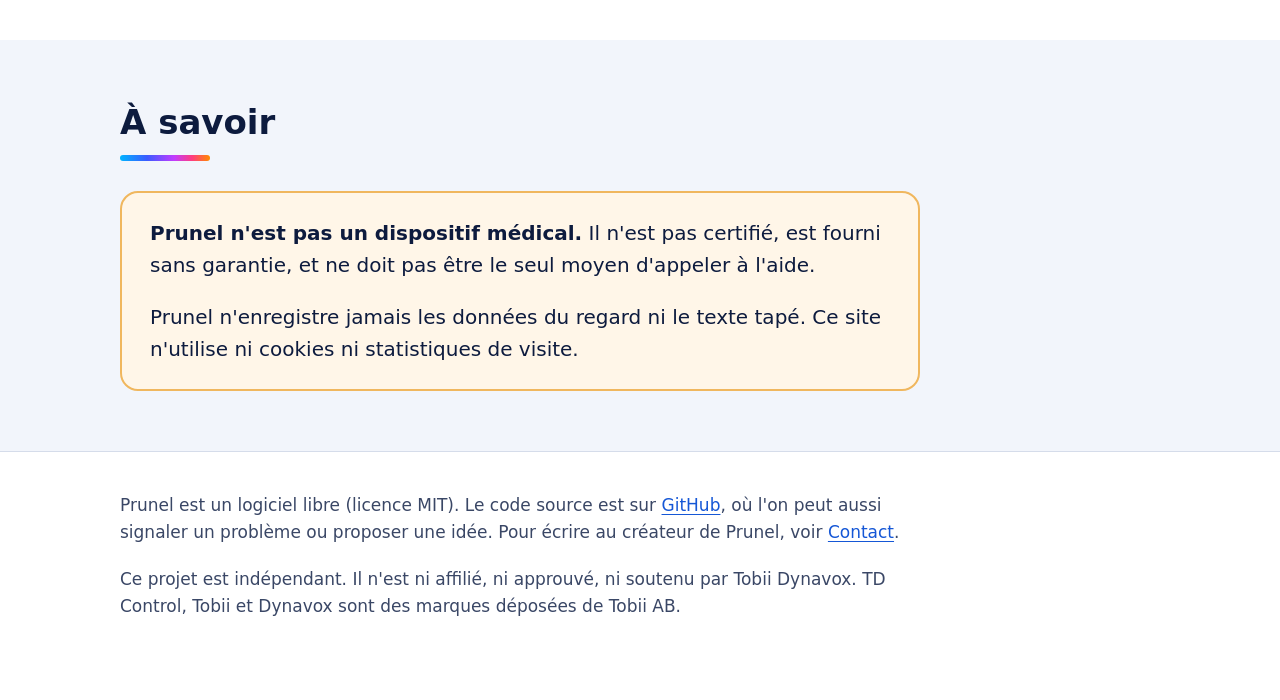
==== commit ddd4f90b: "Website: dark mode following the system, with a theme button The site follows the light or dark mode" ====
--- a/website/index.html
+++ b/website/index.html
@@ -10,6 +10,7 @@
   <link rel="icon" href="favicon.ico">
   <link rel="apple-touch-icon" href="images/prunel-icon.png">
   <link rel="stylesheet" href="style.css">
+  <script src="theme.js"></script>
 </head>
 <body>
   <a class="skip-link" href="#contenu">Aller au contenu</a>
@@ -20,10 +21,17 @@
         <img src="images/prunel-icon.png" alt="" width="52" height="52">
         <span>Prunel</span>
       </a>
-      <a class="lang-switch" href="en.html" hreflang="en" lang="en">
-        <img src="images/flag-gb.svg" alt="" width="36" height="18">
-        English
-      </a>
+      <div class="top-actions">
+        <button class="theme-switch" id="theme-switch" type="button" hidden
+                data-dark="Mode sombre" data-light="Mode clair">
+          <span class="theme-icon" aria-hidden="true"></span>
+          <span class="theme-label">Mode sombre</span>
+        </button>
+        <a class="lang-switch" href="en.html" hreflang="en" lang="en">
+          <img src="images/flag-gb.svg" alt="" width="36" height="18">
+          English
+        </a>
+      </div>
     </div>
   </header>
 
--- a/website/style.css
+++ b/website/style.css
@@ -0,0 +1,527 @@
+/* Prunel website: one shared style sheet for the French and English pages.
+   Large text, large buttons and strong contrast, because visitors may use
+   an eyetracker, a head mouse or a screen magnifier. */
+
+/* Colours. The site follows the light or dark mode of the system; the theme button
+   (theme.js) can force one of them with data-theme="light" or data-theme="dark" on <html>. */
+:root {
+  color-scheme: light;
+  --text: #0d1b3e;
+  --text-soft: #3a4766;
+  --background: #ffffff;
+  --band: #f2f5fb;
+  --surface: #ffffff;
+  --line: #d5dcea;
+  --blue: #1557d6;
+  --blue-dark: #0e3f9e;
+  --on-blue: #ffffff;
+  --link: #1557d6;
+  --link-hover: #0e3f9e;
+  --shadow: rgba(13, 27, 62, 0.18);
+  --notice-background: #fff6e8;
+  --notice-line: #f0b75e;
+  --logo-glow: none;
+  --focus: #ff7a00;
+  --gradient: linear-gradient(90deg, #00b4ff, #3b5bff 30%, #c13cff 60%, #ff3d7f 80%, #ff8a00);
+  --radius: 18px;
+  --max: 1080px;
+}
+
+/* Dark colours: same contrast rules, light text on a dark blue background. */
+@media (prefers-color-scheme: dark) {
+  :root:not([data-theme="light"]) {
+    color-scheme: dark;
+    --text: #e8edf8;
+    --text-soft: #b4bfd6;
+    --background: #0d1424;
+    --band: #151f36;
+    --surface: #1b2742;
+    --line: #2f3d5e;
+    --blue: #2f6cf0;
+    --blue-dark: #1c55cf;
+    --link: #8db4ff;
+    --link-hover: #b8d0ff;
+    --shadow: rgba(0, 0, 0, 0.5);
+    --notice-background: #3a2a10;
+    --notice-line: #b9852e;
+    --logo-glow: drop-shadow(0 0 1px rgba(255, 255, 255, 0.9)) drop-shadow(0 0 10px rgba(255, 255, 255, 0.35));
+  }
+}
+
+:root[data-theme="dark"] {
+  color-scheme: dark;
+  --text: #e8edf8;
+  --text-soft: #b4bfd6;
+  --background: #0d1424;
+  --band: #151f36;
+  --surface: #1b2742;
+  --line: #2f3d5e;
+  --blue: #2f6cf0;
+  --blue-dark: #1c55cf;
+  --link: #8db4ff;
+  --link-hover: #b8d0ff;
+  --shadow: rgba(0, 0, 0, 0.5);
+  --notice-background: #3a2a10;
+  --notice-line: #b9852e;
+  --logo-glow: drop-shadow(0 0 1px rgba(255, 255, 255, 0.9)) drop-shadow(0 0 10px rgba(255, 255, 255, 0.35));
+}
+
+* {
+  box-sizing: border-box;
+}
+
+html {
+  font-size: 125%; /* 20 px for most browsers */
+  scroll-behavior: smooth;
+}
+
+@media (prefers-reduced-motion: reduce) {
+  html {
+    scroll-behavior: auto;
+  }
+}
+
+body {
+  margin: 0;
+  background: var(--background);
+  color: var(--text);
+  font-family: "Segoe UI", system-ui, -apple-system, Roboto, Arial, sans-serif;
+  line-height: 1.6;
+}
+
+img {
+  max-width: 100%;
+  height: auto;
+}
+
+a {
+  color: var(--link);
+  text-underline-offset: 0.18em;
+}
+
+a:hover {
+  color: var(--link-hover);
+}
+
+:focus-visible {
+  outline: 4px solid var(--focus);
+  outline-offset: 4px;
+  border-radius: 6px;
+}
+
+.wrap {
+  width: 100%;
+  max-width: var(--max);
+  margin: 0 auto;
+  padding: 0 1rem;
+}
+
+/* Hidden until focused with the keyboard. */
+.skip-link {
+  position: absolute;
+  left: 1rem;
+  top: -100px;
+  padding: 0.6rem 1rem;
+  background: var(--text);
+  color: var(--background);
+  z-index: 10;
+}
+
+.skip-link:focus {
+  top: 1rem;
+  color: var(--background);
+}
+
+/* ---------- Top bar ---------- */
+
+.top {
+  border-bottom: 1px solid var(--line);
+}
+
+.top::before {
+  content: "";
+  display: block;
+  height: 6px;
+  background: var(--gradient);
+}
+
+.top .wrap {
+  display: flex;
+  align-items: center;
+  justify-content: space-between;
+  gap: 1rem;
+  min-height: 84px;
+}
+
+.top-name {
+  display: flex;
+  align-items: center;
+  gap: 0.6rem;
+  font-size: 1.3rem;
+  font-weight: 700;
+  color: var(--text);
+  text-decoration: none;
+}
+
+.top-name img {
+  width: 52px;
+  height: 52px;
+}
+
+/* Big target for the language switch: easy to reach with the eyes. */
+.lang-switch {
+  display: inline-flex;
+  align-items: center;
+  justify-content: center;
+  min-height: 60px;
+  gap: 0.6rem;
+  min-width: 160px;
+  padding: 0.4rem 1.2rem;
+  border: 2px solid var(--blue);
+  border-radius: 999px;
+  font-weight: 600;
+  text-decoration: none;
+}
+
+/* Right side of the top bar: theme button and language switch. */
+.top-actions {
+  display: flex;
+  align-items: center;
+  flex-wrap: wrap;
+  justify-content: flex-end;
+  gap: 0.8rem;
+}
+
+/* Theme button: same large target as the language switch. Hidden until theme.js runs. */
+.theme-switch {
+  display: inline-flex;
+  align-items: center;
+  justify-content: center;
+  min-height: 60px;
+  gap: 0.5rem;
+  padding: 0.4rem 1.2rem;
+  border: 2px solid var(--blue);
+  border-radius: 999px;
+  background: transparent;
+  color: var(--link);
+  font: inherit;
+  font-weight: 600;
+  cursor: pointer;
+}
+
+.theme-switch[hidden] {
+  display: none;
+}
+
+.theme-switch:hover {
+  background: var(--blue);
+  color: var(--on-blue);
+}
+
+.theme-icon {
+  font-size: 1.2rem;
+  line-height: 1;
+}
+
+.lang-switch img {
+  height: 18px;
+  width: auto;
+  border-radius: 2px;
+  box-shadow: 0 0 0 1px rgba(0, 0, 0, 0.15);
+}
+
+.lang-switch:hover {
+  background: var(--blue);
+  color: var(--on-blue);
+}
+
+/* ---------- Hero ---------- */
+
+.hero {
+  padding: 2.5rem 0 3rem;
+  text-align: center;
+}
+
+.hero-logo {
+  display: block;
+  filter: var(--logo-glow); /* thin white outline in dark mode: the dark blue letters stay readable */
+  width: 100%;
+  max-width: 720px;
+  margin: 0 auto 1.5rem;
+}
+
+.hero h1 {
+  font-size: clamp(1.6rem, 4vw, 2.4rem);
+  line-height: 1.25;
+  margin: 0 auto 1rem;
+  max-width: 24em;
+}
+
+.hero .lead {
+  font-size: 1.15rem;
+  color: var(--text-soft);
+  max-width: 36em;
+  margin: 0 auto 2rem;
+}
+
+.buttons {
+  display: flex;
+  flex-wrap: wrap;
+  justify-content: center;
+  gap: 1.2rem;
+}
+
+/* Buttons are at least 72 px tall, with space around them. */
+.button {
+  display: inline-flex;
+  flex-direction: column;
+  align-items: center;
+  justify-content: center;
+  min-height: 72px;
+  min-width: 260px;
+  padding: 0.7rem 2rem;
+  border-radius: var(--radius);
+  font-size: 1.15rem;
+  font-weight: 700;
+  text-decoration: none;
+  line-height: 1.3;
+}
+
+.button small {
+  font-size: 0.75rem;
+  font-weight: 400;
+}
+
+.button-main {
+  background: var(--blue);
+  color: var(--on-blue);
+  box-shadow: 0 6px 18px var(--shadow);
+}
+
+.button-main:hover {
+  background: var(--blue-dark);
+  color: var(--on-blue);
+}
+
+.button-second {
+  border: 2px solid var(--blue);
+  color: var(--link);
+  background: var(--surface);
+}
+
+.button-second:hover {
+  color: var(--link-hover);
+}
+
+.button-second:hover {
+  background: var(--band);
+}
+
+/* ---------- Sections ---------- */
+
+section {
+  padding: 3rem 0;
+}
+
+section.band {
+  background: var(--band);
+}
+
+h2 {
+  font-size: 1.7rem;
+  line-height: 1.3;
+  margin: 0 0 1.5rem;
+}
+
+h2::after {
+  content: "";
+  display: block;
+  width: 90px;
+  height: 6px;
+  margin-top: 0.5rem;
+  border-radius: 3px;
+  background: var(--gradient);
+}
+
+h3 {
+  font-size: 1.2rem;
+  margin: 0 0 0.4rem;
+}
+
+p {
+  margin: 0 0 1rem;
+}
+
+.text {
+  max-width: 40em;
+}
+
+.cards {
+  display: grid;
+  grid-template-columns: repeat(auto-fit, minmax(280px, 1fr));
+  gap: 1.2rem;
+  padding: 0;
+  margin: 0;
+  list-style: none;
+}
+
+.card {
+  background: var(--surface);
+  border: 1px solid var(--line);
+  border-radius: var(--radius);
+  padding: 1.3rem 1.4rem;
+}
+
+.card p {
+  margin: 0;
+  color: var(--text-soft);
+}
+
+.card-icon {
+  font-size: 2rem;
+  line-height: 1;
+  margin-bottom: 0.6rem;
+}
+
+/* The story is told as a quote, to show it is a person speaking. */
+.story {
+  border-left: 8px solid transparent;
+  border-image: var(--gradient) 1;
+  padding: 0.2rem 0 0.2rem 1.4rem;
+  max-width: 40em;
+}
+
+/* Screenshots: one large picture per line, so the details stay readable; each one opens full size. */
+.shots {
+  display: grid;
+  grid-template-columns: 1fr;
+  gap: 2rem;
+  max-width: 900px;
+  margin: 0 0 1rem;
+}
+
+.shots figure {
+  margin: 0;
+}
+
+.shot {
+  display: block;
+  border-radius: var(--radius);
+  overflow: hidden;
+  background: #000;
+  box-shadow: 0 6px 18px var(--shadow);
+}
+
+.shot img {
+  display: block;
+  width: 100%;
+  aspect-ratio: 16 / 9;
+  object-fit: contain;
+}
+
+.shots figcaption {
+  margin-top: 0.5rem;
+  font-weight: 600;
+}
+
+.steps {
+  max-width: 40em;
+  padding-left: 1.4rem;
+}
+
+.steps li {
+  margin-bottom: 0.8rem;
+  padding-left: 0.3rem;
+}
+
+.notice {
+  max-width: 40em;
+  background: var(--notice-background);
+  border: 2px solid var(--notice-line);
+  border-radius: var(--radius);
+  padding: 1.2rem 1.4rem;
+}
+
+.notice p:last-child {
+  margin: 0;
+}
+
+/* Contact: each card ends with its button. The e-mail button is hidden until the
+   script (contact.js) is running, and then replaced by the address. */
+.contact-cards .card {
+  display: flex;
+  flex-direction: column;
+  gap: 1rem;
+}
+
+.contact-cards .button {
+  margin-top: auto;
+}
+
+.button[hidden] {
+  display: none;
+}
+
+#email {
+  margin-top: auto;
+}
+
+#email .button {
+  width: 100%;
+}
+
+.email-link {
+  overflow-wrap: anywhere;
+}
+
+.contact-note {
+  margin-top: 1.5rem;
+  color: var(--text-soft);
+}
+
+/* ---------- Footer ---------- */
+
+footer {
+  border-top: 1px solid var(--line);
+  padding: 2rem 0 3rem;
+  font-size: 0.85rem;
+  color: var(--text-soft);
+}
+
+footer p {
+  max-width: 48em;
+}
+
+@media (max-width: 600px) {
+  html {
+    font-size: 112.5%; /* 18 px on phones */
+  }
+
+  .top-name span {
+    display: none;
+  }
+
+  /* On phones the theme button keeps only its icon; its name stays for screen readers. */
+  .theme-switch {
+    min-width: 60px;
+    padding: 0.4rem 0.8rem;
+  }
+
+  .theme-label {
+    position: absolute;
+    width: 1px;
+    height: 1px;
+    overflow: hidden;
+    clip-path: inset(50%);
+    white-space: nowrap;
+  }
+
+  .button {
+    width: 100%;
+    min-width: 0;
+  }
+
+  section {
+    padding: 2.2rem 0;
+  }
+}
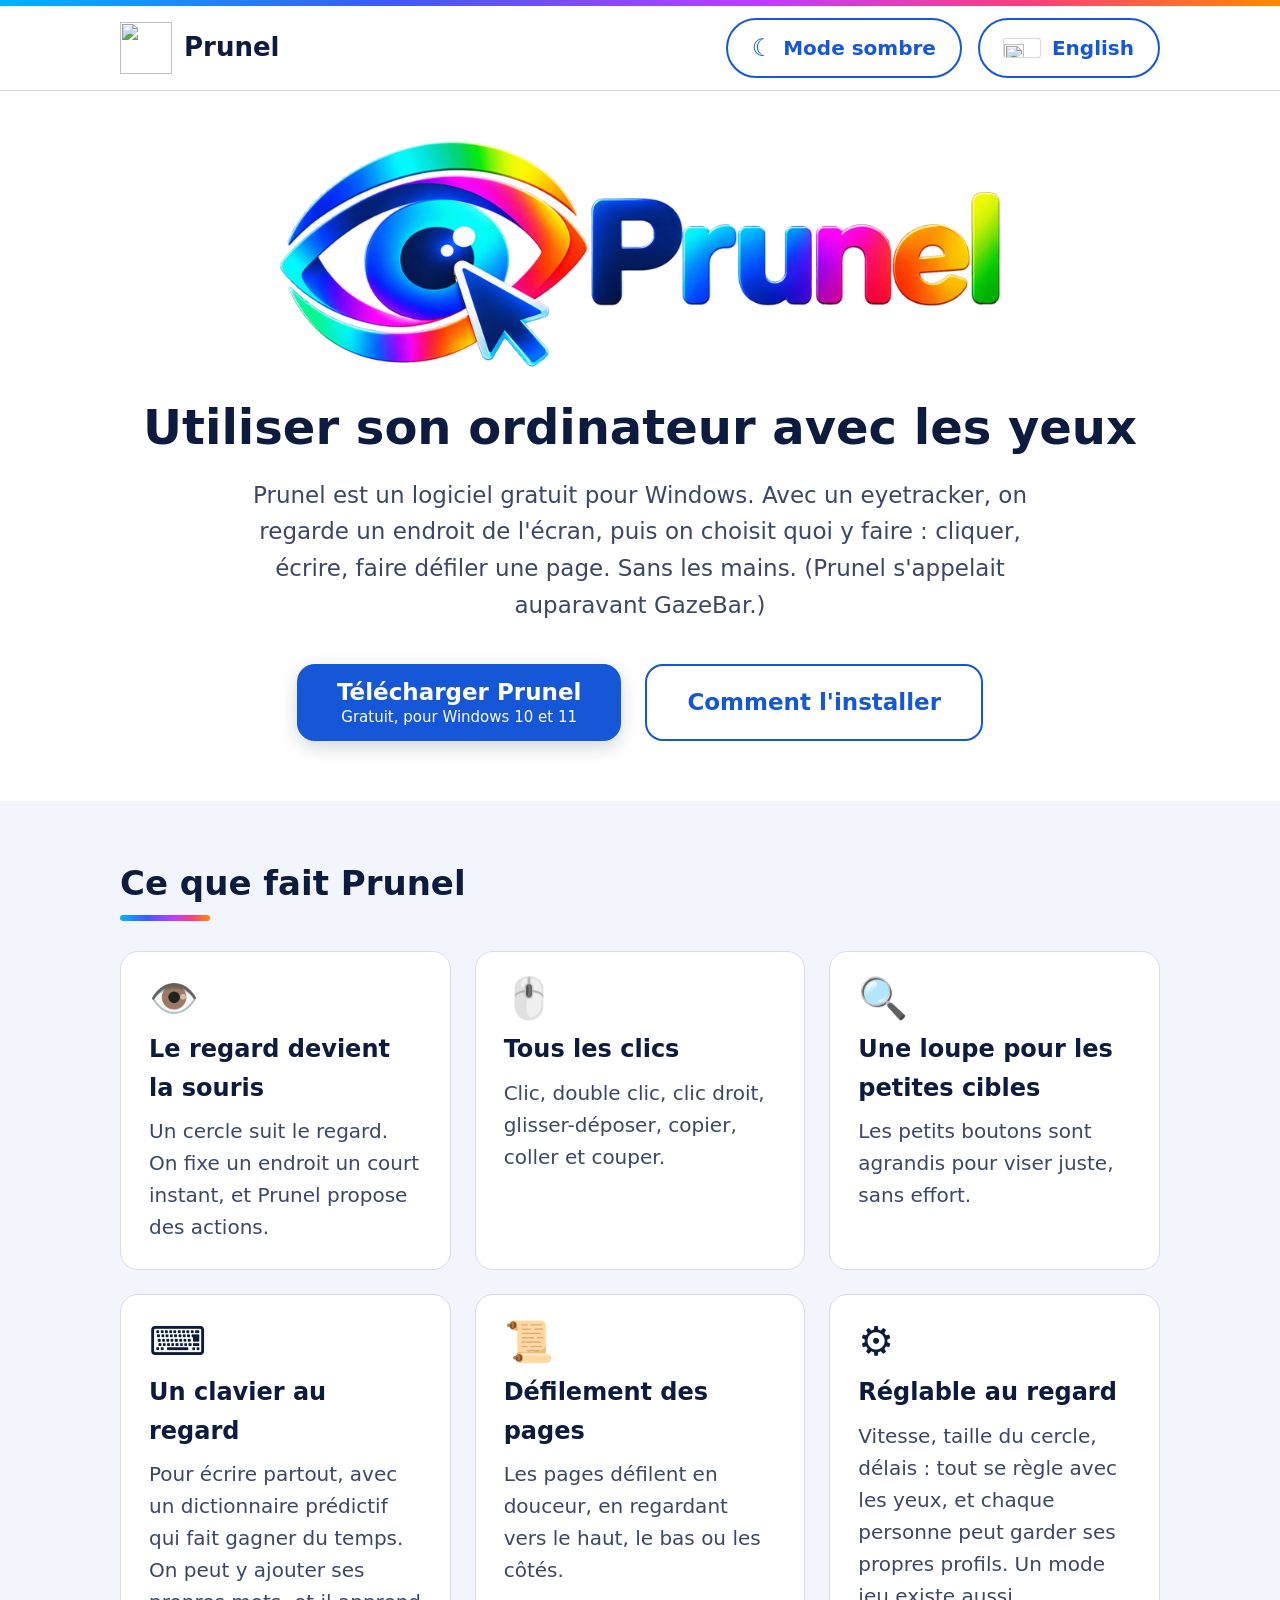
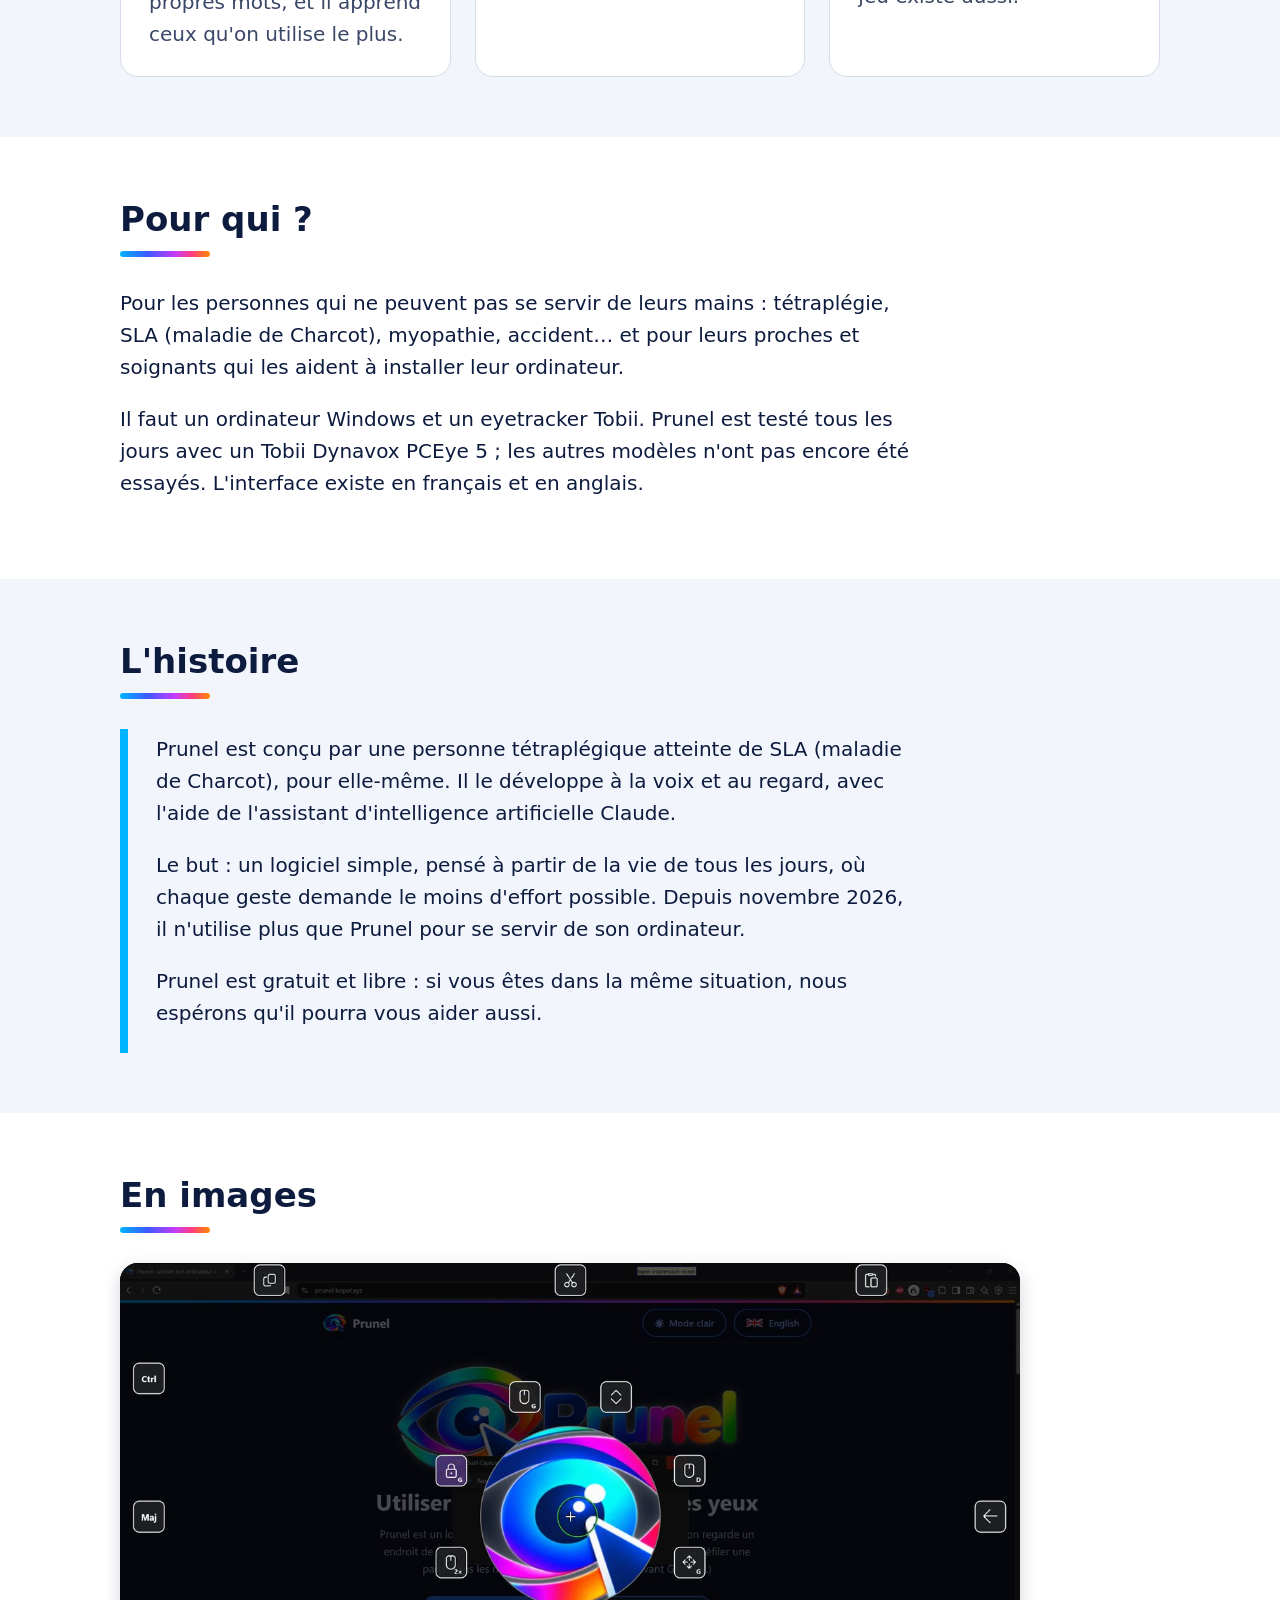
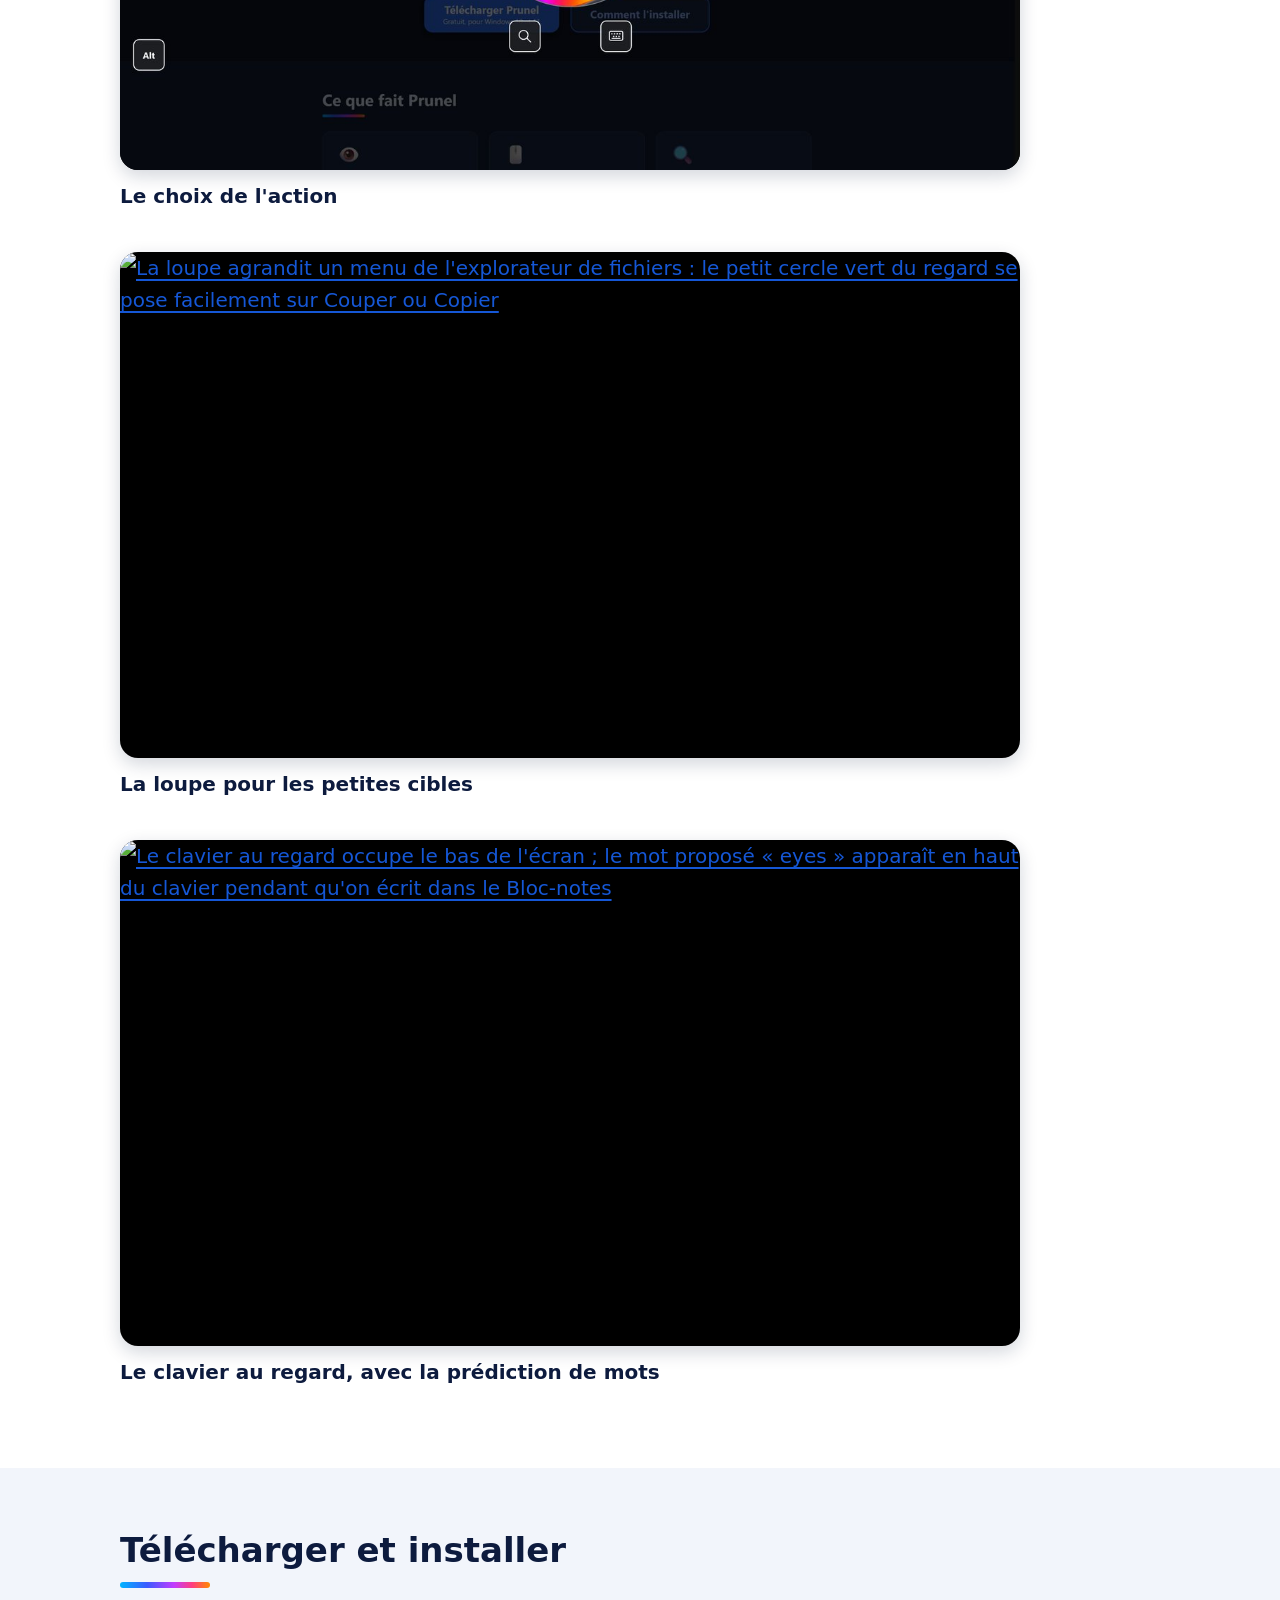
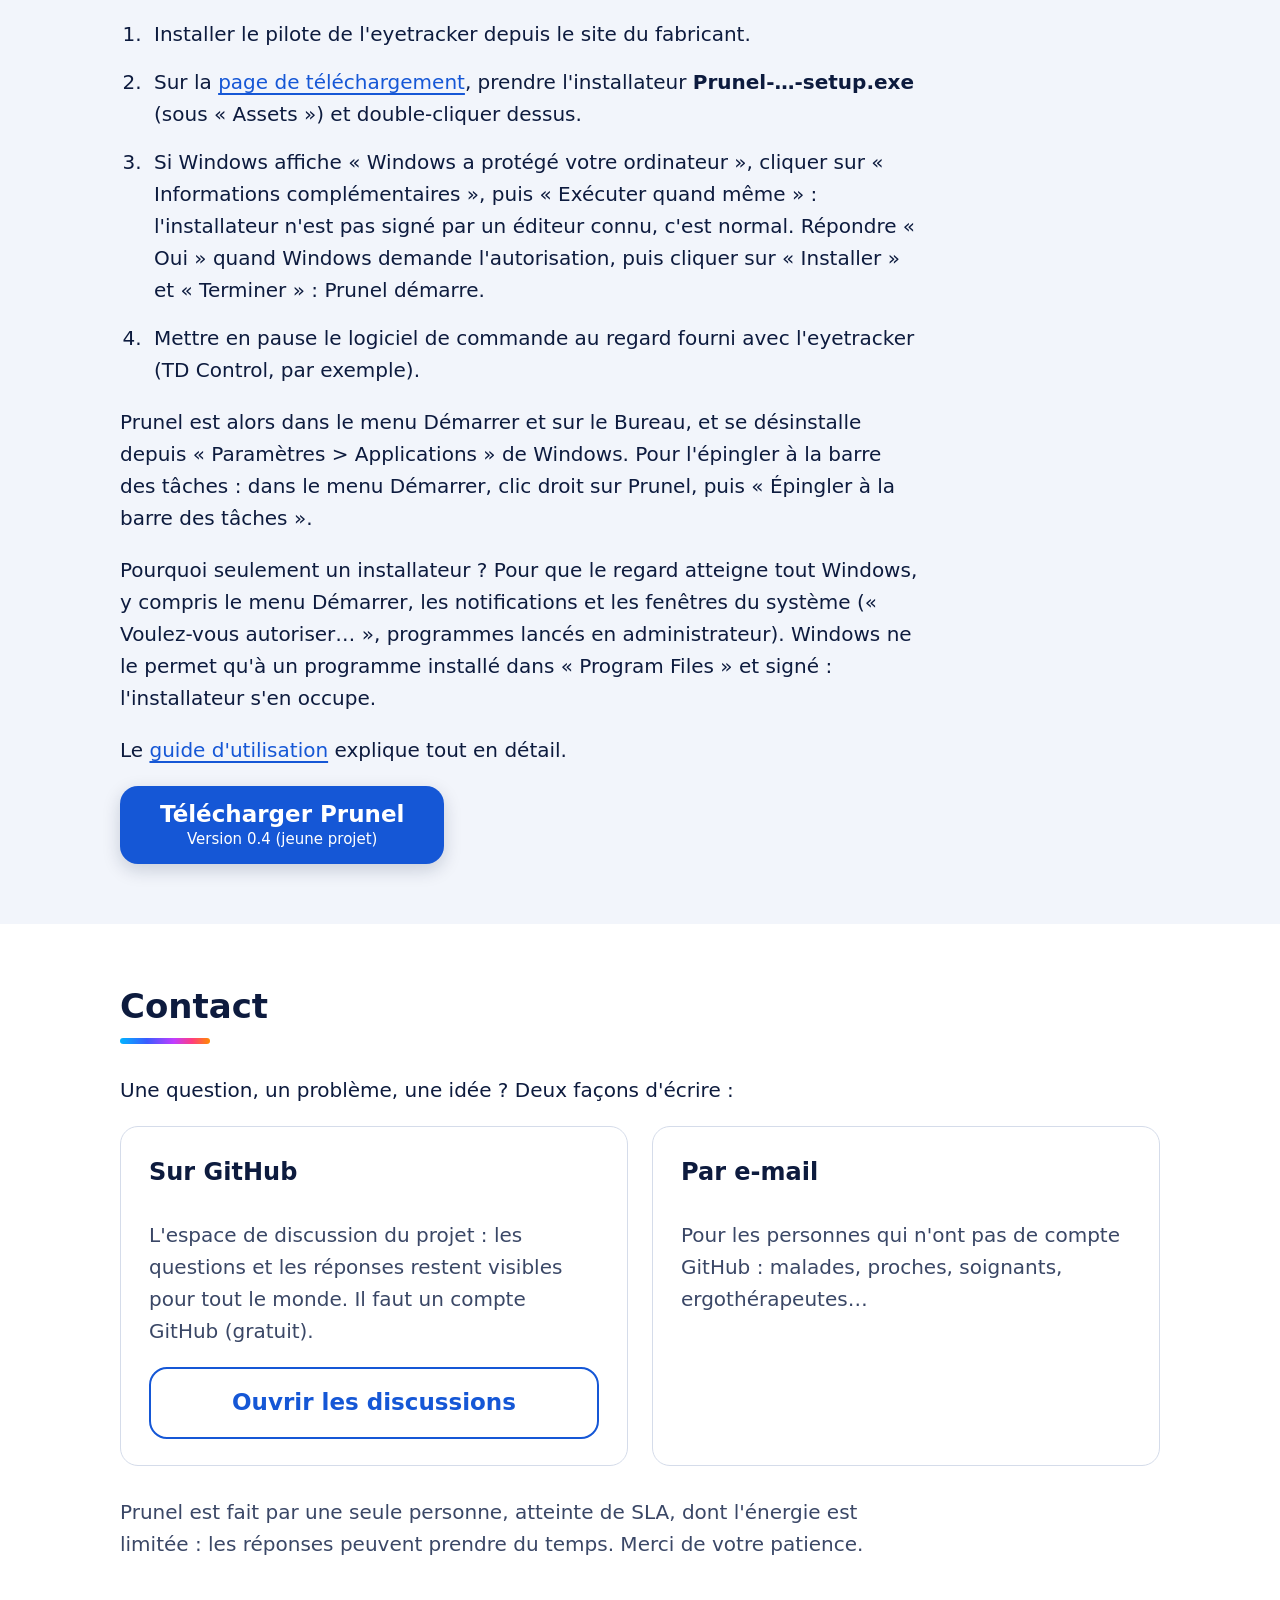
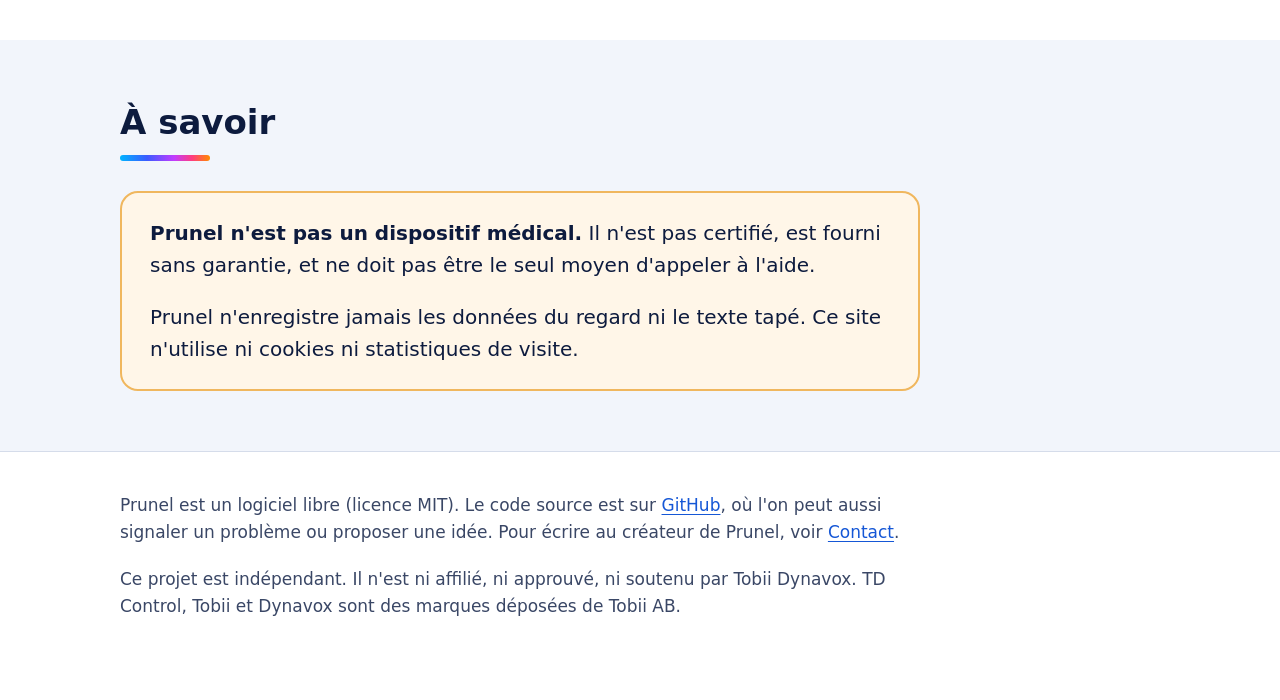
==== commit 88476aed: "Website: new screenshot of the action choice (round photo) Co-Authored-By: Claude Opus 5.5 <noreply@" ====
--- a/website/index.html
+++ b/website/index.html
@@ -134,7 +134,7 @@
           <figure>
             <a class="shot" href="images/screenshot-choice.jpg" title="Agrandir l'image">
               <img src="images/screenshot-choice.jpg" width="1280" height="720" loading="lazy"
-                   alt="Écran noir du choix de l'action : la photo de l'endroit regardé au centre, entourée de boutons (clic gauche, clic droit, double clic, glisser, défilement, loupe, clavier), avec Ctrl, Maj et Alt à gauche et copier, couper, coller en haut">
+                   alt="Choix de l'action : la photo ronde et agrandie de l'endroit regardé au centre, posée sur la page, entourée de boutons (clic gauche, clic droit, double clic, maintenir le clic, glisser, défilement, loupe, clavier), avec Ctrl, Maj et Alt à gauche, copier, couper, coller en haut et Retour à droite">
             </a>
             <figcaption>Le choix de l'action</figcaption>
           </figure>
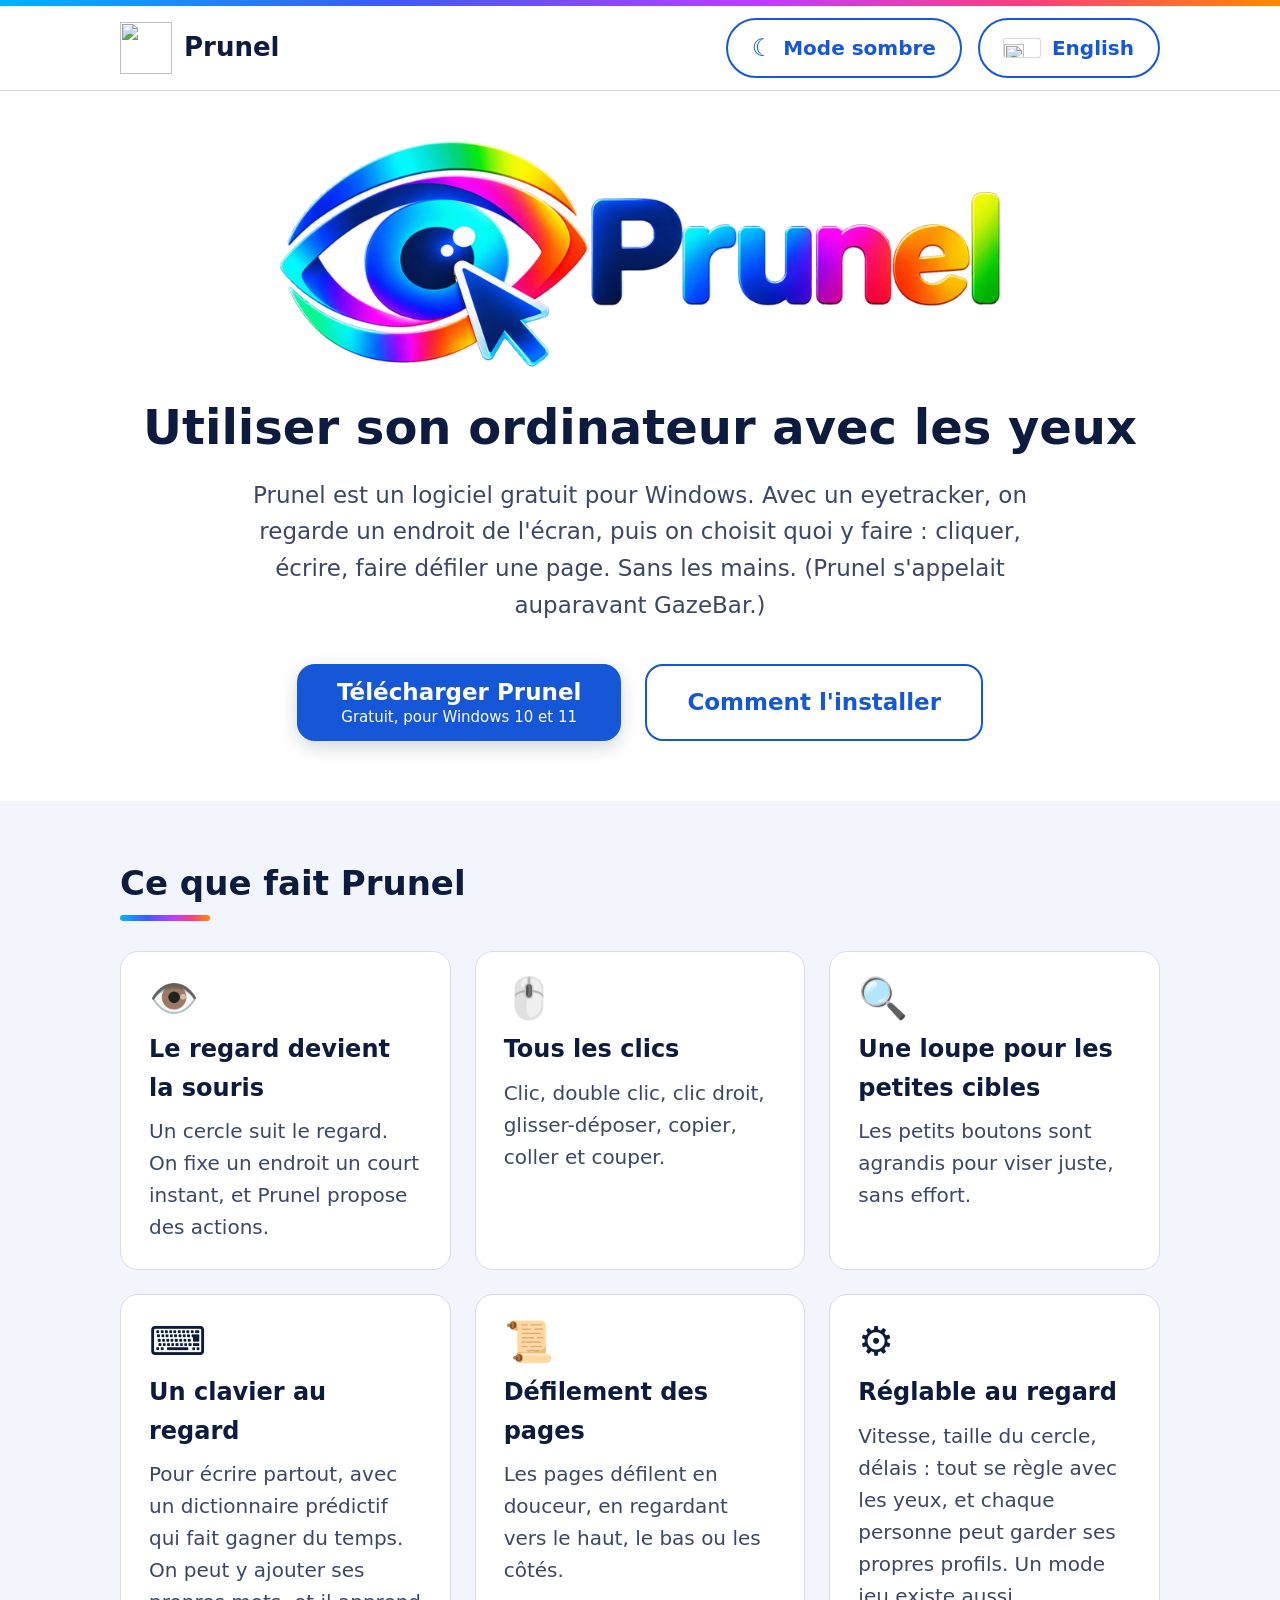
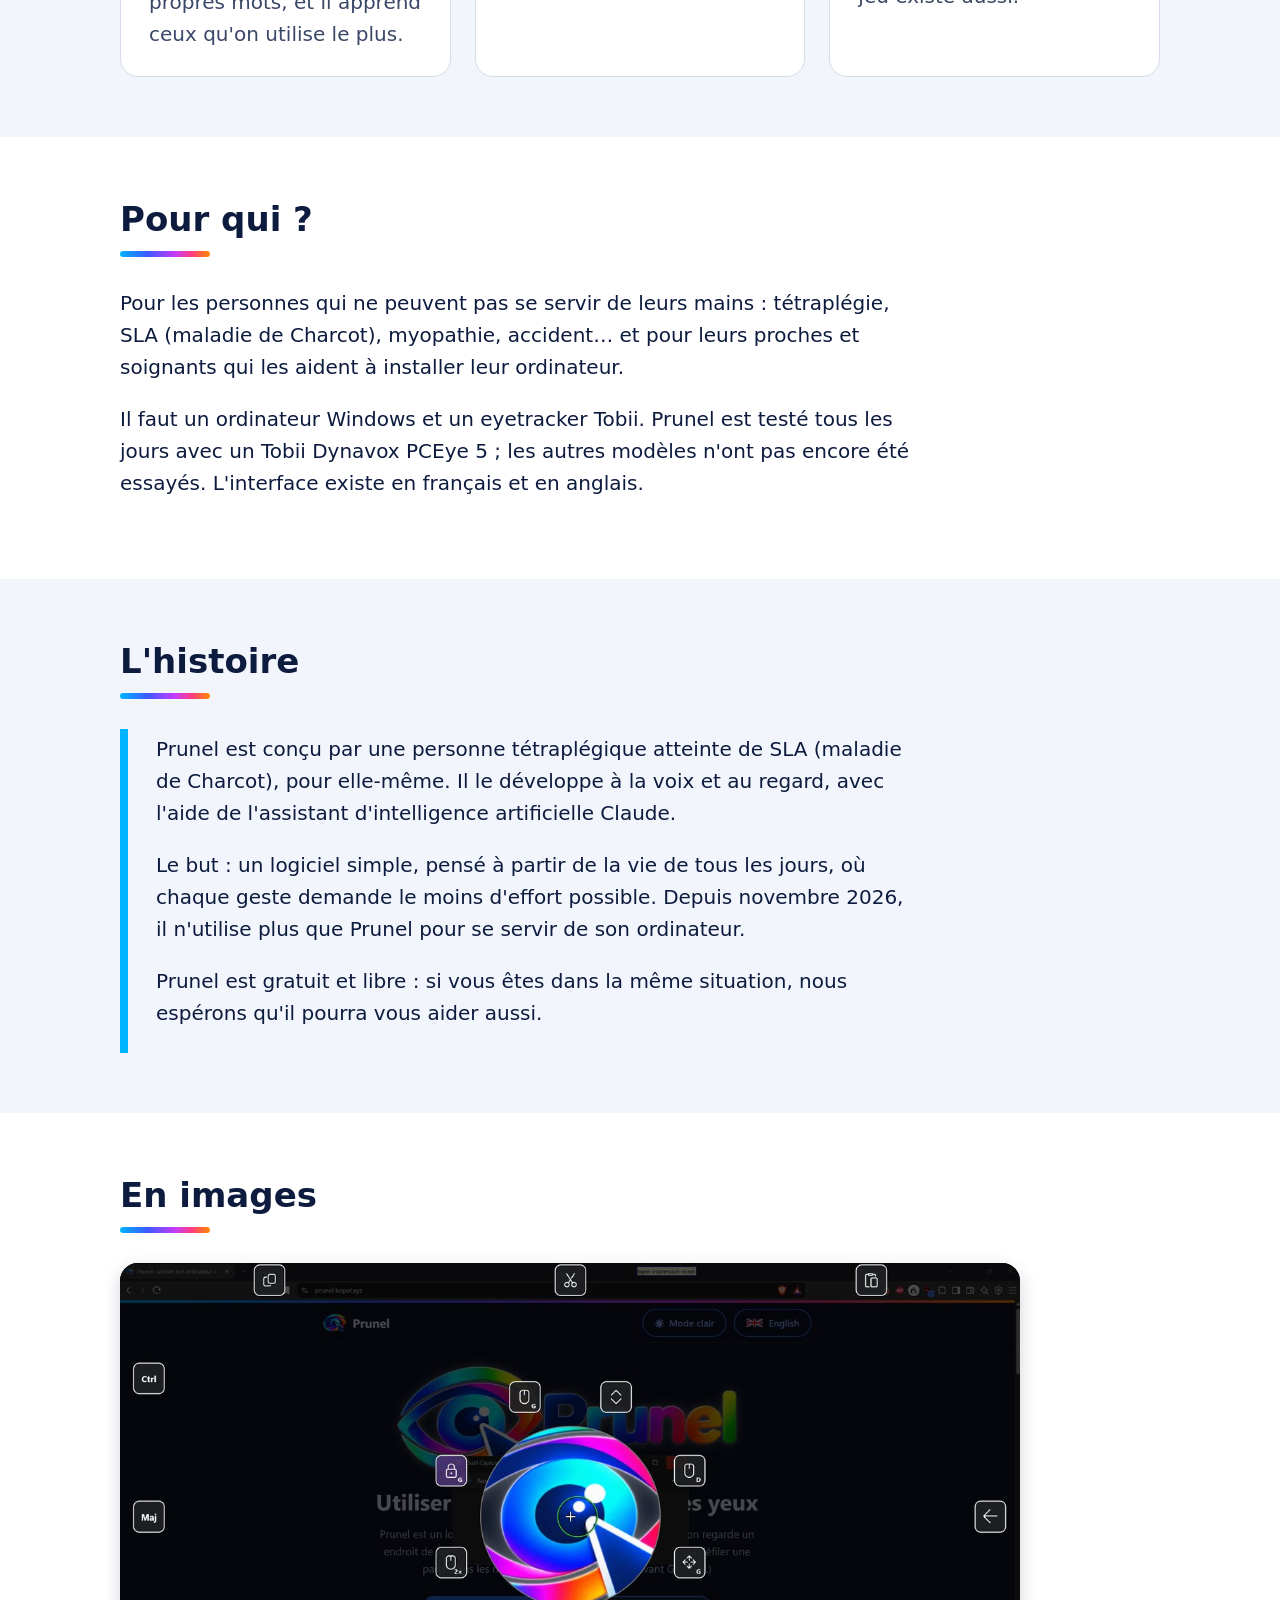
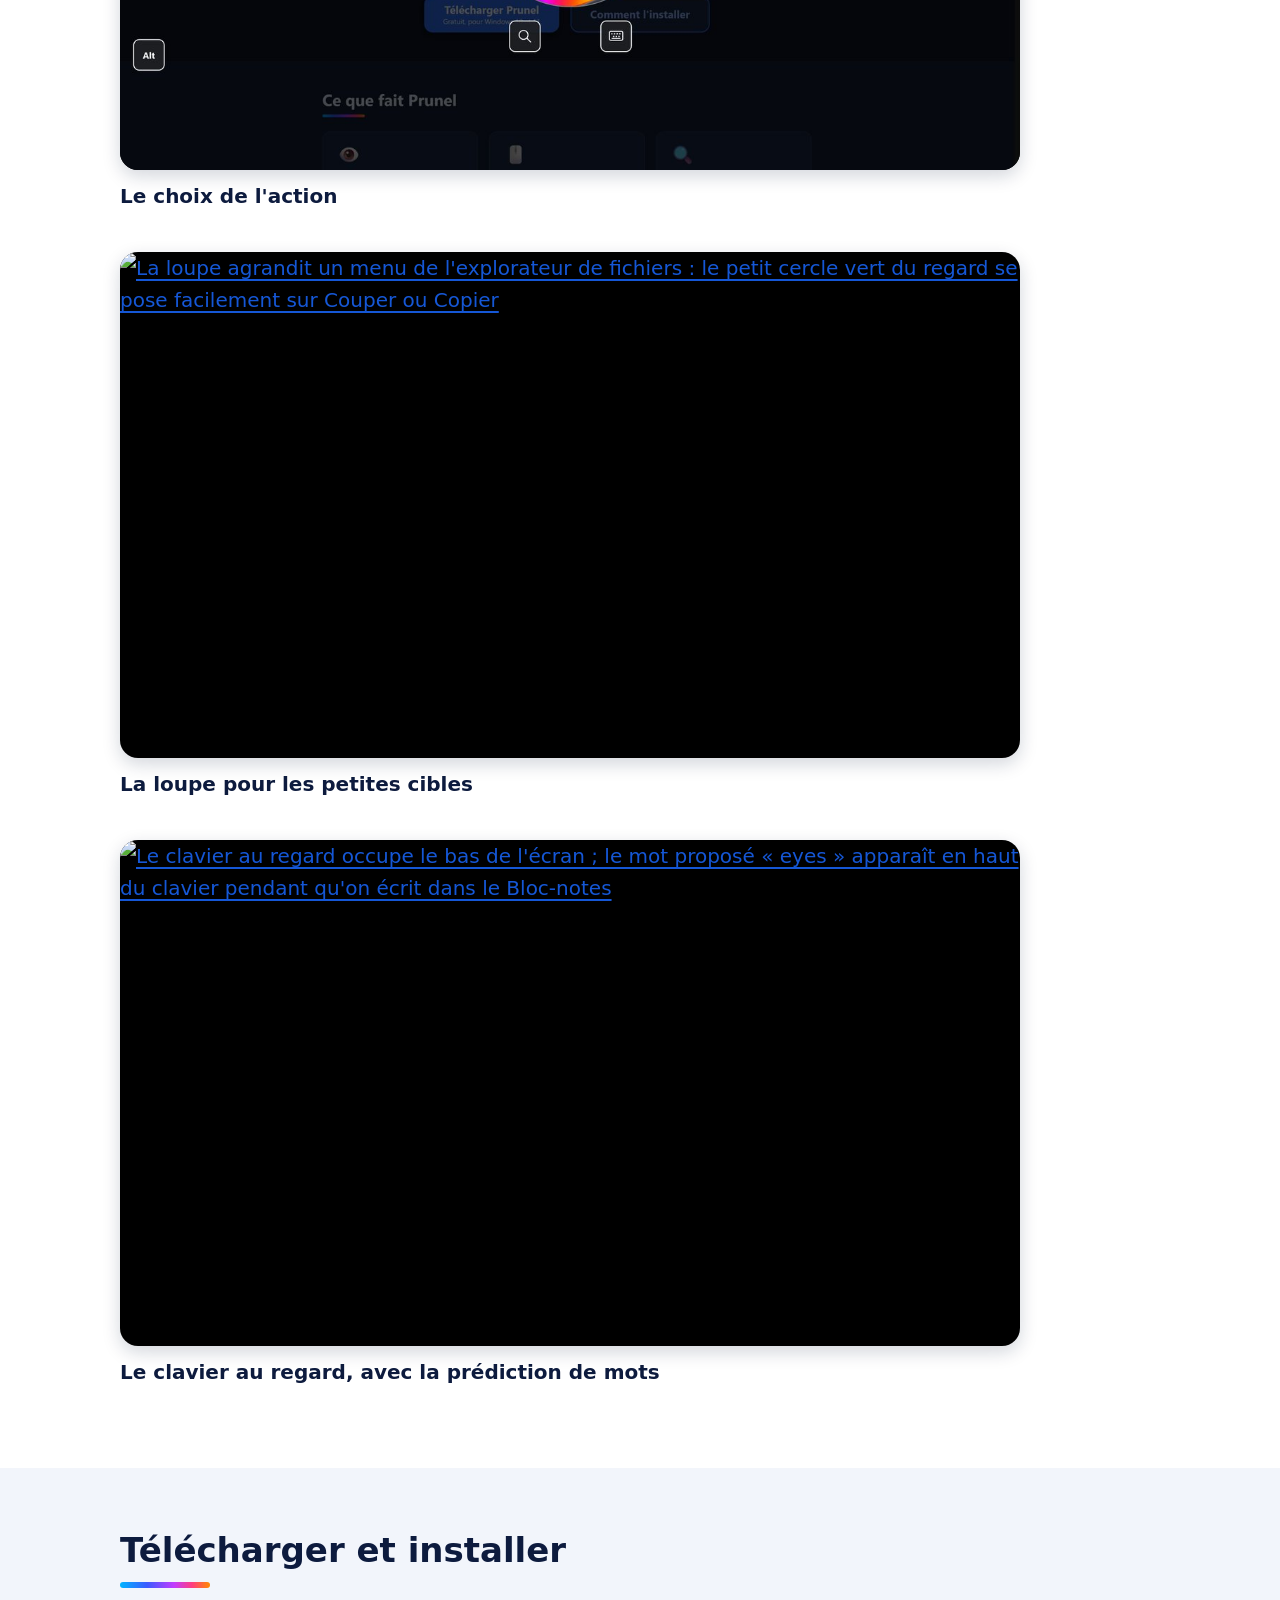
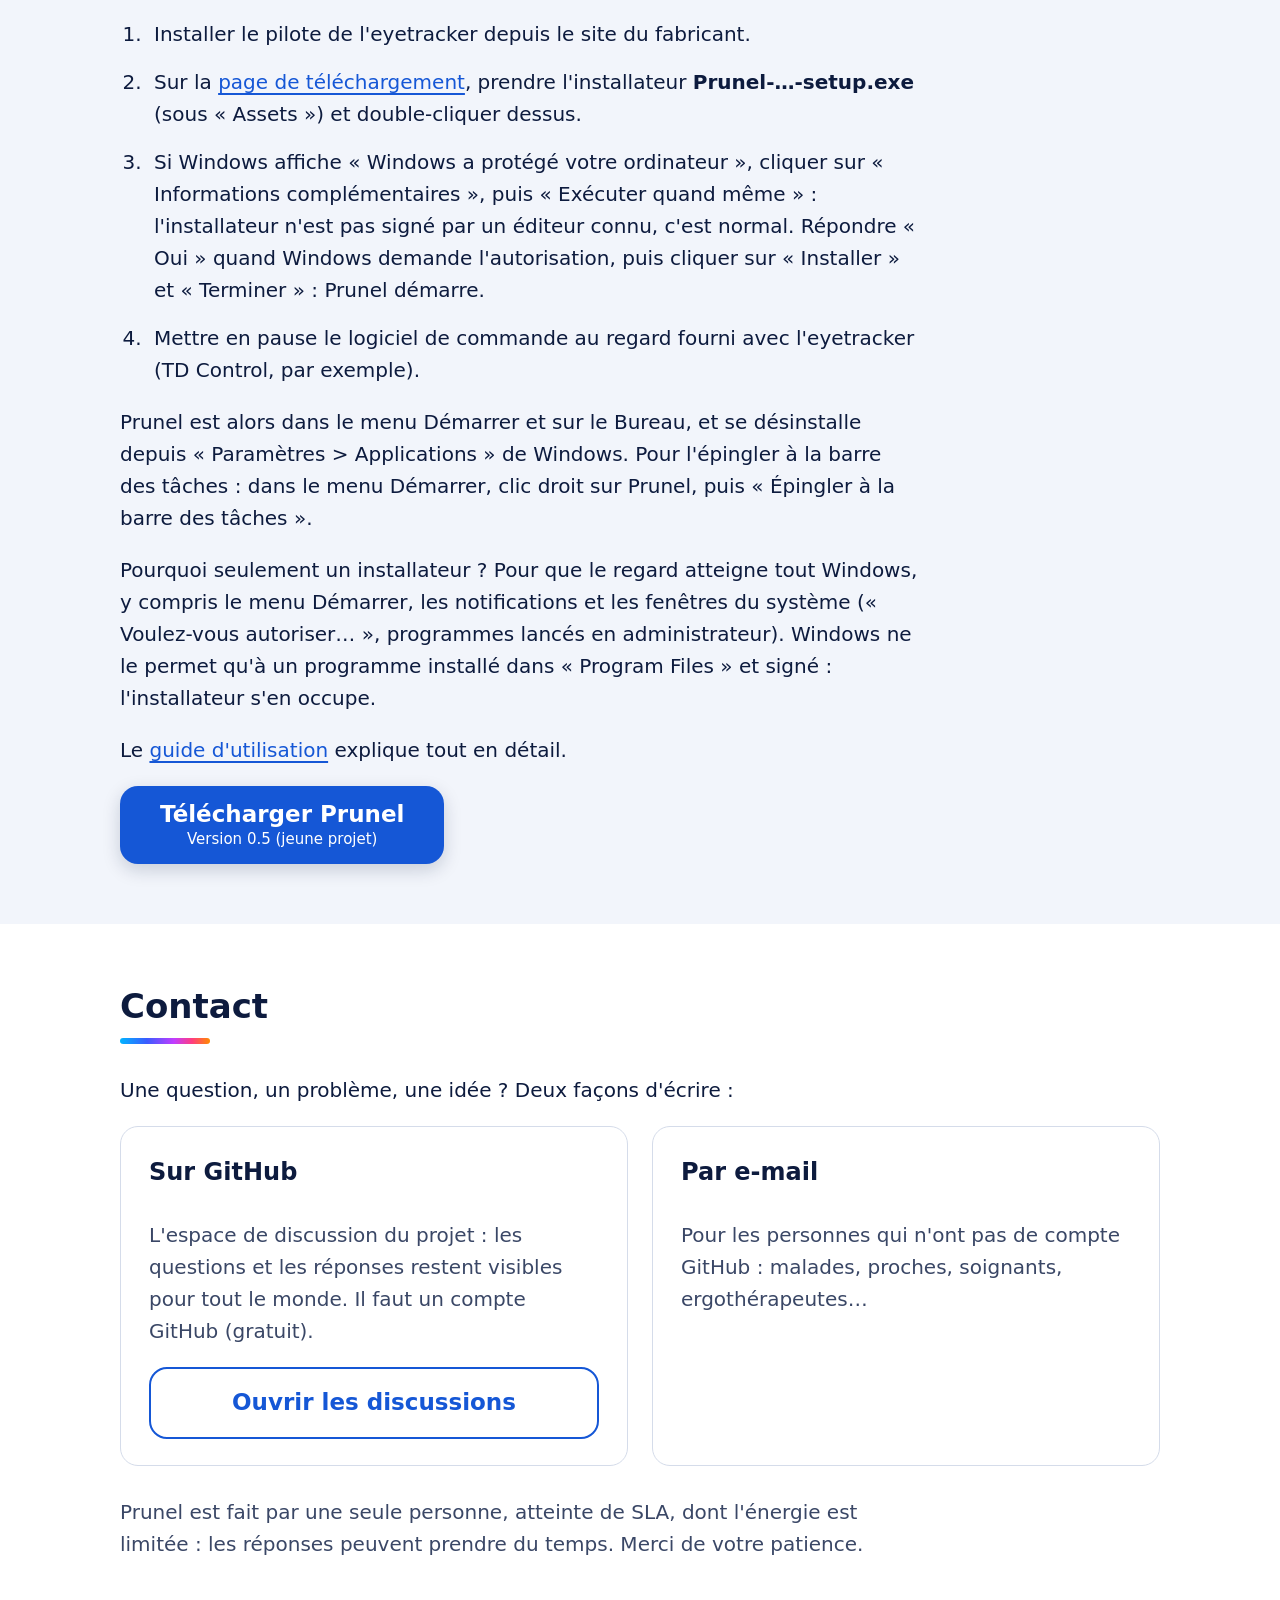
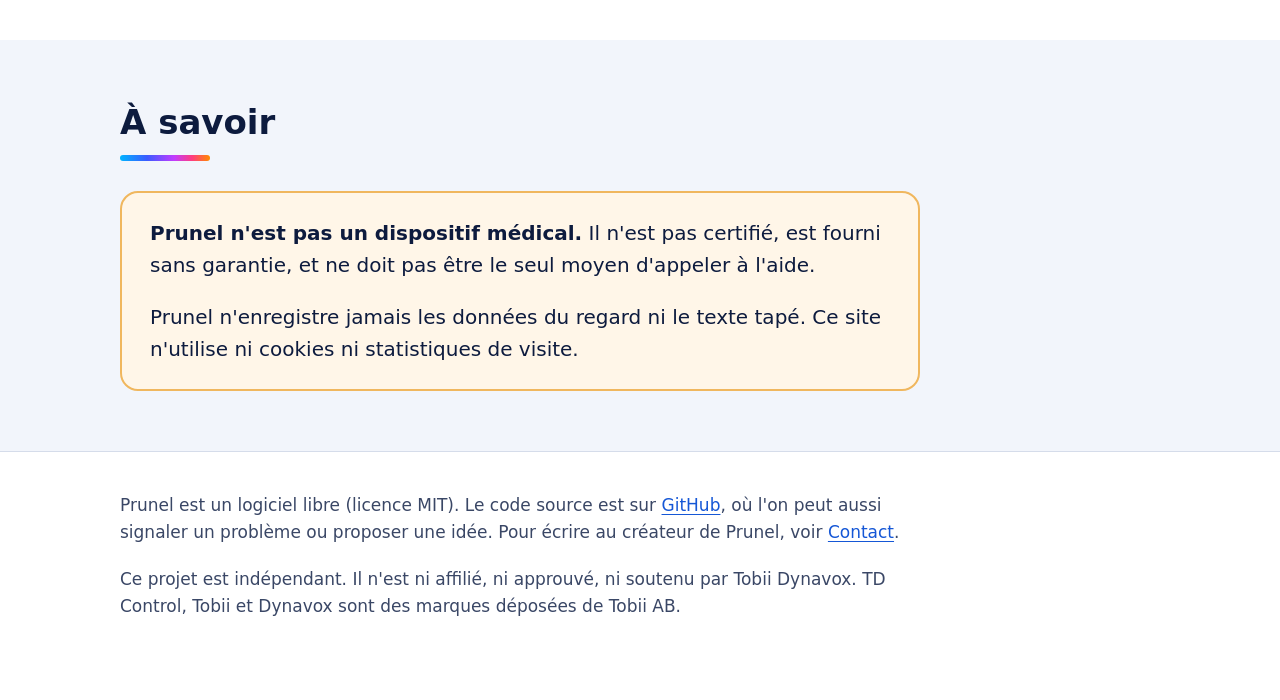
==== commit 03eb78d1: "Website version 0.5, next version 0.6.0 Co-Authored-By: Claude Opus 5.5 <noreply@anthropic.com> Clau" ====
--- a/website/index.html
+++ b/website/index.html
@@ -185,7 +185,7 @@
         <div class="buttons" style="justify-content: flex-start">
           <a class="button button-main" href="https://github.com/Kopolitoo/Prunel/releases/latest">
             Télécharger Prunel
-            <small>Version 0.4 (jeune projet)</small>
+            <small>Version 0.5 (jeune projet)</small>
           </a>
         </div>
       </div>
